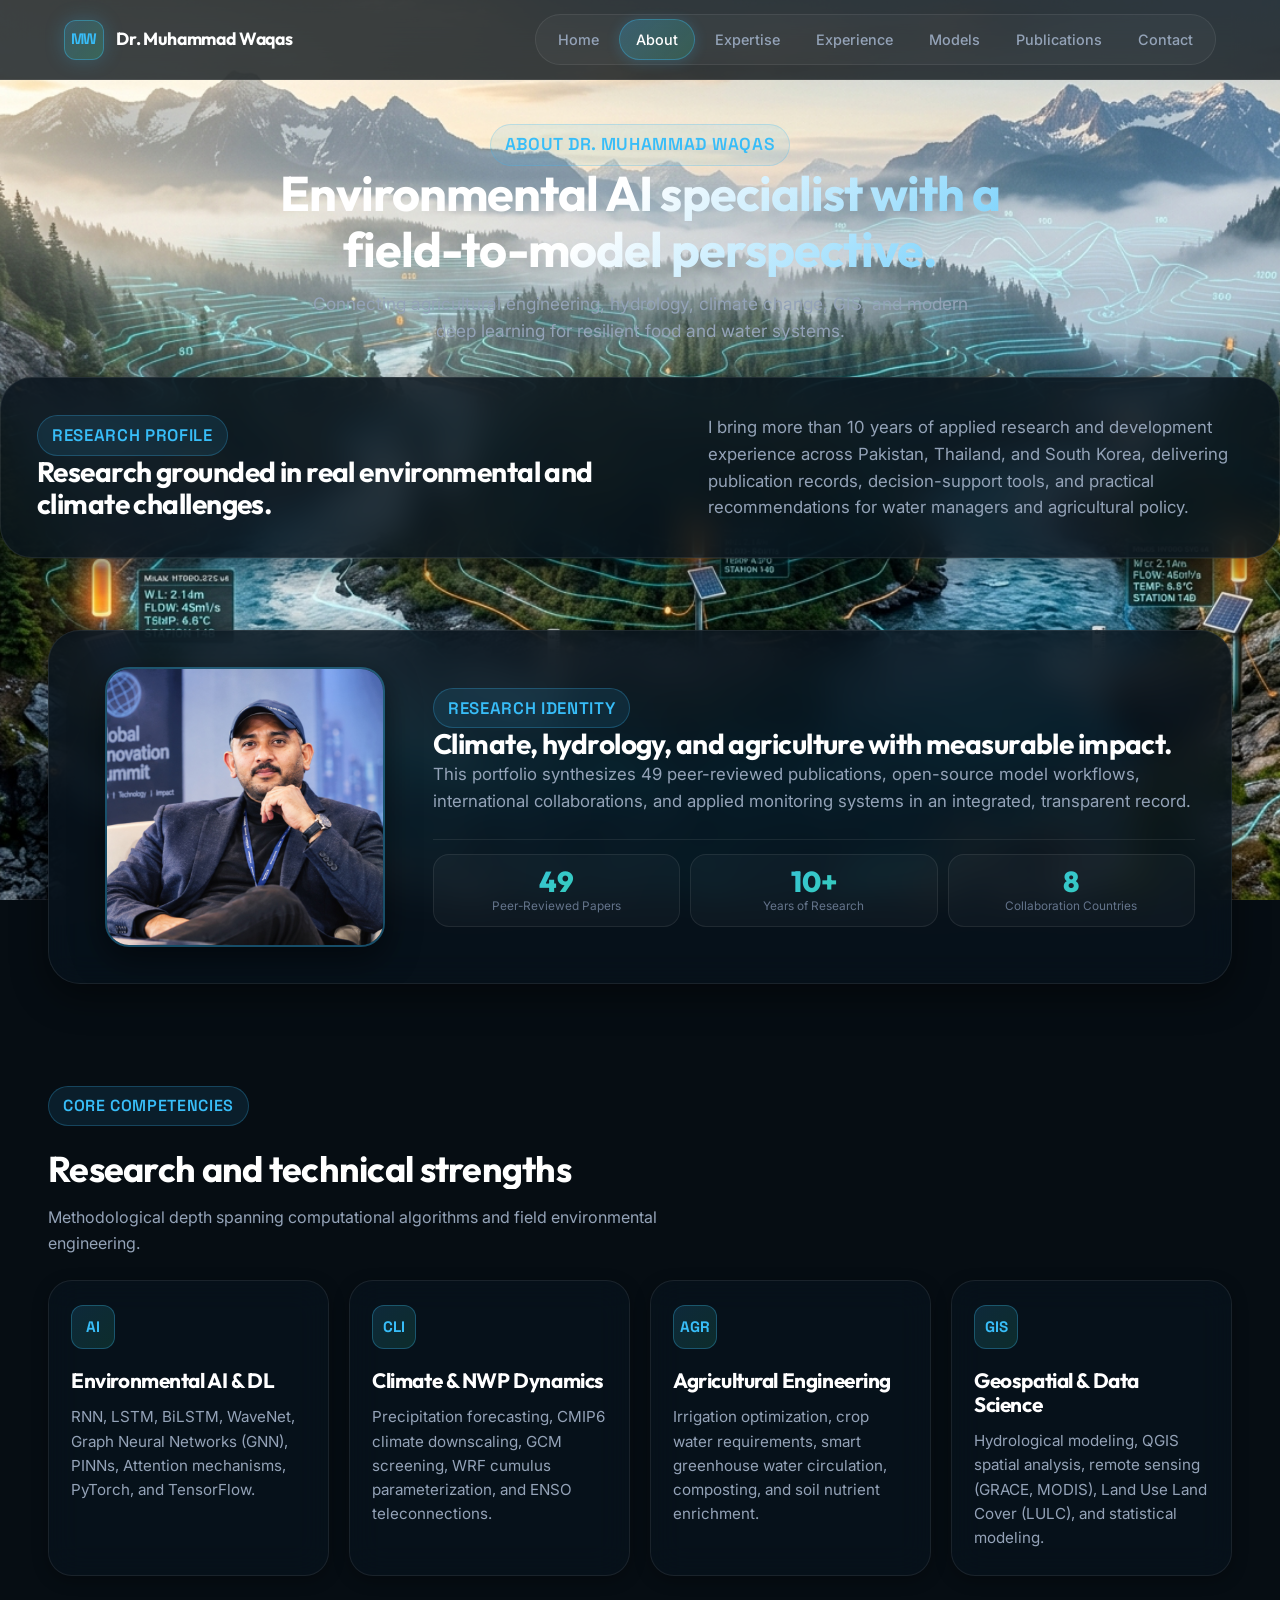
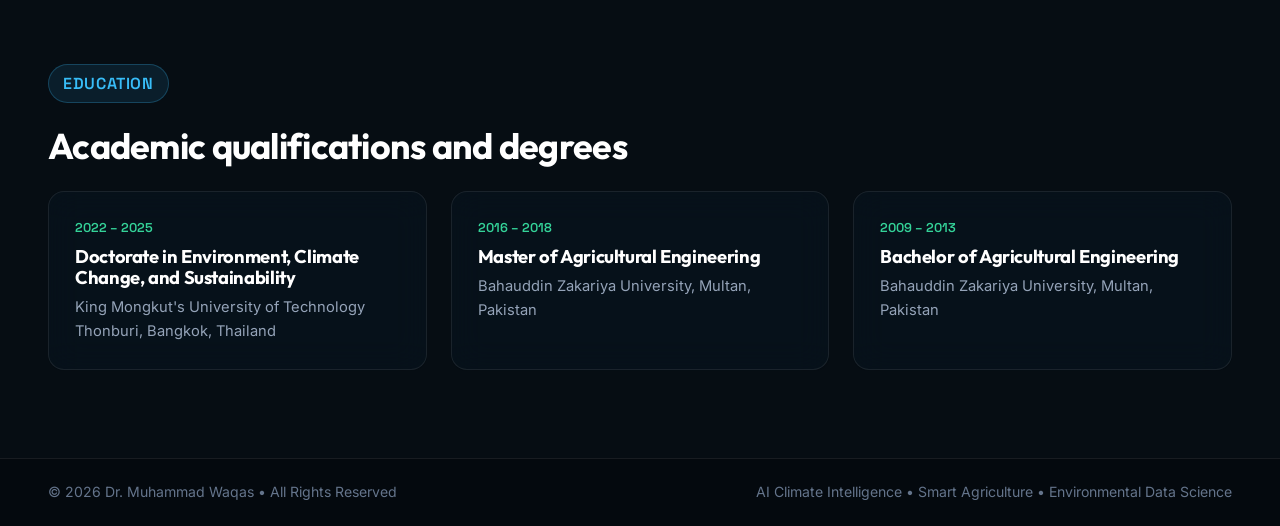
==== about.html @ e2aa8973 "fix: remove duplicate videos from subpages, implement image-based procedural animations, and bump ca" ====
<!doctype html>
<html lang="en">
  <head>
    <meta charset="utf-8">
    <meta name="viewport" content="width=device-width, initial-scale=1">
    <title>About | Dr. Muhammad Waqas</title>
    <link rel="stylesheet" href="styles.css?v=20260924-v4">
    <script src="background-animation.js?v=20260924-v4" defer></script>
    <script src="publications.js?v=20260924-v4" defer></script>
    <script src="analytics.js?v=20260813" defer></script>
  </head>
  <body data-page="about">
    <header class="site-header">
      <a class="brand" href="index.html">
        <span class="brand-mark">MW</span>
        <span>Dr. Muhammad Waqas</span>
      </a>
      <button class="mobile-nav-toggle" aria-label="Toggle navigation" onclick="document.querySelector('.nav').classList.toggle('mobile-active')">&#9776;</button>
      <nav class="nav" aria-label="Primary navigation">
        <a href="index.html">Home</a>
        <a class="active" href="about.html">About</a>
        <a href="services.html">Expertise</a>
        <a href="experience.html">Experience</a>
        <a href="models.html">Models</a>
        <a href="publications.html">Publications</a>
        <a href="contact.html">Contact</a>
      </nav>
    </header>

    <main>
      <section class="page-hero">
        <p class="kicker">About Dr. Muhammad Waqas</p>
        <h1>Environmental AI specialist with a field-to-model perspective.</h1>
        <p>
          Connecting agricultural engineering, hydrology, climate change,
          GIS, and modern deep learning for resilient food and water systems.
        </p>
      </section>

      <section class="section intro-band">
        <div>
          <p class="section-label">Research Profile</p>
          <h2>Research grounded in real environmental and climate challenges.</h2>
        </div>
        <p>
          I bring more than 10 years of applied research and development experience across Pakistan,
          Thailand, and South Korea, delivering publication records, decision-support
          tools, and practical recommendations for water managers and agricultural policy.
        </p>
      </section>

      <section class="section">
        <div class="intro-band" style="grid-template-columns: minmax(240px, 320px) 1fr;">
          <div class="portrait-img-wrapper" style="max-width: 280px; margin: 0 auto;">
            <img src="profile-photo.jpg?v=20260923-summit" alt="Portrait of Dr. Muhammad Waqas">
          </div>
          <div>
            <p class="section-label">Research Identity</p>
            <h2>Climate, hydrology, and agriculture with measurable impact.</h2>
            <p style="margin-bottom: 24px;">
              This portfolio synthesizes <span data-publication-count>49</span> peer-reviewed publications, open-source model workflows,
              international collaborations, and applied monitoring systems in an integrated, transparent record.
            </p>
            <div class="metric-strip">
              <div>
                <span class="metric" data-publication-count>49</span>
                <span>Peer-Reviewed Papers</span>
              </div>
              <div>
                <span class="metric">10+</span>
                <span>Years of Research</span>
              </div>
              <div>
                <span class="metric">8</span>
                <span>Collaboration Countries</span>
              </div>
            </div>
          </div>
        </div>
      </section>

      <section class="section">
        <div class="section-heading">
          <p class="section-label">Core Competencies</p>
          <h2>Research and technical strengths</h2>
          <p>Methodological depth spanning computational algorithms and field environmental engineering.</p>
        </div>
        <div class="feature-grid four">
          <article class="bento-card">
            <span class="solution-icon">AI</span>
            <h3>Environmental AI &amp; DL</h3>
            <p>RNN, LSTM, BiLSTM, WaveNet, Graph Neural Networks (GNN), PINNs, Attention mechanisms, PyTorch, and TensorFlow.</p>
          </article>
          <article class="bento-card">
            <span class="solution-icon">CLI</span>
            <h3>Climate &amp; NWP Dynamics</h3>
            <p>Precipitation forecasting, CMIP6 climate downscaling, GCM screening, WRF cumulus parameterization, and ENSO teleconnections.</p>
          </article>
          <article class="bento-card">
            <span class="solution-icon">AGR</span>
            <h3>Agricultural Engineering</h3>
            <p>Irrigation optimization, crop water requirements, smart greenhouse water circulation, composting, and soil nutrient enrichment.</p>
          </article>
          <article class="bento-card">
            <span class="solution-icon">GIS</span>
            <h3>Geospatial &amp; Data Science</h3>
            <p>Hydrological modeling, QGIS spatial analysis, remote sensing (GRACE, MODIS), Land Use Land Cover (LULC), and statistical modeling.</p>
          </article>
        </div>
      </section>

      <section class="section education-section">
        <div class="section-heading">
          <p class="section-label">Education</p>
          <h2>Academic qualifications and degrees</h2>
        </div>
        <div class="education-list">
          <article>
            <span>2022 &ndash; 2025</span>
            <h3>Doctorate in Environment, Climate Change, and Sustainability</h3>
            <p>King Mongkut's University of Technology Thonburi, Bangkok, Thailand</p>
          </article>
          <article>
            <span>2016 &ndash; 2018</span>
            <h3>Master of Agricultural Engineering</h3>
            <p>Bahauddin Zakariya University, Multan, Pakistan</p>
          </article>
          <article>
            <span>2009 &ndash; 2013</span>
            <h3>Bachelor of Agricultural Engineering</h3>
            <p>Bahauddin Zakariya University, Multan, Pakistan</p>
          </article>
        </div>
      </section>
    </main>

    <footer class="site-footer">
      <span>&copy; 2026 Dr. Muhammad Waqas &bull; All Rights Reserved</span>
      <span>AI Climate Intelligence &bull; Smart Agriculture &bull; Environmental Data Science</span>
    </footer>
  </body>
</html>
---- styles.css ----
@import url('https://fonts.googleapis.com/css2?family=Inter:wght@300;400;500;600;700&family=Outfit:wght@400;500;600;700;800;900&family=Space+Grotesk:wght@500;700&display=swap');

:root {
  color-scheme: dark;
  --bg-base: #060d13;
  --bg-surface: #0a1622;
  --bg-elevated: #0f2030;
  --bg-glass: rgba(8, 18, 28, 0.84);
  --bg-glass-strong: rgba(6, 14, 22, 0.94);
  --border-glass: rgba(255, 255, 255, 0.08);
  --border-glow: rgba(56, 189, 248, 0.28);
  --border-emerald: rgba(52, 211, 153, 0.3);

  --text-primary: #f8fafc;
  --text-secondary: #94a3b8;
  --text-muted: #64748b;

  --cyan: #38bdf8;
  --cyan-bright: #00f2fe;
  --cyan-glow: rgba(56, 189, 248, 0.22);
  --emerald: #34d399;
  --emerald-glow: rgba(52, 211, 153, 0.2);
  --teal: #14b8a6;
  --violet: #818cf8;
  --amber: #fbbf24;
  --coral: #fb7185;

  --font-heading: 'Outfit', -apple-system, BlinkMacSystemFont, sans-serif;
  --font-body: 'Inter', -apple-system, BlinkMacSystemFont, sans-serif;
  --font-mono: 'Space Grotesk', monospace;

  --shadow-sm: 0 4px 16px rgba(0, 0, 0, 0.3);
  --shadow-md: 0 12px 36px rgba(0, 0, 0, 0.45);
  --shadow-lg: 0 24px 70px rgba(0, 0, 0, 0.6);
  --shadow-glow: 0 0 40px rgba(56, 189, 248, 0.15);

  --radius-sm: 10px;
  --radius-md: 16px;
  --radius-lg: 24px;
  --radius-xl: 32px;
  --radius-pill: 9999px;

  --transition: all 0.28s cubic-bezier(0.16, 1, 0.3, 1);
}

*, *::before, *::after {
  box-sizing: border-box;
}

html {
  scroll-behavior: smooth;
  scroll-padding-top: 90px;
  background-color: var(--bg-base);
}

body {
  margin: 0;
  background-color: #060d13;
  color: var(--text-primary);
  font-family: var(--font-body);
  font-size: 1rem;
  line-height: 1.6;
  overflow-x: hidden;
  position: relative;
  -webkit-font-smoothing: antialiased;
}

/* Instant Direct Page Background Fallback */
body[data-page="home"] { background: #060d13 url('bg-home.jpg') center center / cover no-repeat fixed; }
body[data-page="about"] { background: #060d13 url('bg-about.jpg') center center / cover no-repeat fixed; }
body[data-page="services"] { background: #060d13 url('bg-services.jpg') center center / cover no-repeat fixed; }
body[data-page="experience"] { background: #060d13 url('bg-experience.jpg') center center / cover no-repeat fixed; }
body[data-page="models"] { background: #060d13 url('bg-models.jpg') center center / cover no-repeat fixed; }
body[data-page="publications"] { background: #060d13 url('bg-publications.jpg') center center / cover no-repeat fixed; }
body[data-page="contact"] { background: #060d13 url('bg-contact.jpg') center center / cover no-repeat fixed; }

/* ==============================================================
   Cinematic Background Video System & Environmental Atmosphere
   ============================================================== */
.bg-video-wrapper {
  position: fixed;
  inset: 0;
  width: 100vw;
  height: 100vh;
  z-index: -2;
  overflow: hidden;
  pointer-events: none;
  background: #060d13;
}

/* High-Definition Thematic Backdrop per Page with subtle cinematic motion */
.bg-backdrop {
  position: absolute;
  inset: 0;
  width: 100%;
  height: 100%;
  background-size: cover;
  background-position: center center;
  background-repeat: no-repeat;
  transition: opacity 1.2s ease, filter 1.2s ease;
  transform-origin: center center;
  animation: subtleBackdropPan 45s ease-in-out infinite alternate;
  opacity: 1;
}

@keyframes subtleBackdropPan {
  0% { transform: scale(1.02) translate(0, 0); }
  50% { transform: scale(1.07) translate(-1%, 0.8%); }
  100% { transform: scale(1.04) translate(0.8%, -0.6%); }
}

body[data-page="home"] .bg-backdrop {
  background-image: url('bg-home.jpg');
  filter: brightness(0.95) contrast(1.06) saturate(1.22);
}
body[data-page="about"] .bg-backdrop {
  background-image: url('bg-about.jpg');
  filter: brightness(0.92) contrast(1.08) saturate(1.20);
}
body[data-page="services"] .bg-backdrop {
  background-image: url('bg-services.jpg');
  filter: brightness(0.92) contrast(1.08) saturate(1.25);
}
body[data-page="experience"] .bg-backdrop {
  background-image: url('bg-experience.jpg');
  filter: brightness(0.90) contrast(1.10) saturate(1.20);
}
body[data-page="models"] .bg-backdrop {
  background-image: url('bg-models.jpg');
  filter: brightness(0.90) contrast(1.12) saturate(1.28);
}
body[data-page="publications"] .bg-backdrop {
  background-image: url('bg-publications.jpg');
  filter: brightness(0.90) contrast(1.10) saturate(1.22);
}
body[data-page="contact"] .bg-backdrop {
  background-image: url('bg-contact.jpg');
  filter: brightness(0.92) contrast(1.06) saturate(1.20);
}

.bg-video-media {
  position: absolute;
  top: 50%;
  left: 50%;
  min-width: 100%;
  min-height: 100%;
  width: auto;
  height: auto;
  transform: translate(-50%, -50%) scale(1.01);
  object-fit: cover;
  transition: opacity 0.8s ease;
  opacity: 0;
  mix-blend-mode: screen;
}

body[data-page="home"] .bg-video-media {
  opacity: 0.75;
  filter: brightness(1.05) contrast(1.05) saturate(1.30);
}

/* Crystal-Clear Ambient Vignette - keeps visuals 100% visible while preserving crisp typography */
.bg-video-overlay {
  position: absolute;
  inset: 0;
  z-index: 1;
  background: radial-gradient(ellipse 130% 90% at 50% 25%, rgba(6, 13, 19, 0.22) 0%, rgba(6, 13, 19, 0.45) 75%, rgba(6, 13, 19, 0.72) 100%);
  pointer-events: none;
}

/* Ambient canvas overlay for dynamic moving connected nodes */
#ambient-canvas {
  position: fixed;
  inset: 0;
  width: 100vw;
  height: 100vh;
  z-index: -1;
  pointer-events: none;
}

/* Subtle topological grid overlay */
body::after {
  content: '';
  position: fixed;
  inset: 0;
  z-index: -1;
  pointer-events: none;
  opacity: 0.25;
  background-image:
    linear-gradient(rgba(56, 189, 248, 0.03) 1px, transparent 1px),
    linear-gradient(90deg, rgba(56, 189, 248, 0.03) 1px, transparent 1px);
  background-size: 52px 52px;
  mask-image: radial-gradient(circle at 50% 30%, black 20%, transparent 80%);
}

/* Custom modern scrollbar */
::-webkit-scrollbar {
  width: 8px;
  height: 8px;
}
::-webkit-scrollbar-track {
  background: var(--bg-base);
}
::-webkit-scrollbar-thumb {
  background: rgba(255, 255, 255, 0.16);
  border-radius: 4px;
}
::-webkit-scrollbar-thumb:hover {
  background: rgba(56, 189, 248, 0.4);
}

a {
  color: inherit;
  text-decoration: none;
  transition: var(--transition);
}

img {
  max-width: 100%;
  height: auto;
  display: block;
}

h1, h2, h3, h4 {
  font-family: var(--font-heading);
  font-weight: 700;
  color: #ffffff;
  line-height: 1.15;
  margin: 0 0 16px;
  letter-spacing: -0.02em;
}

p {
  margin: 0 0 16px;
  color: var(--text-secondary);
}

/* -------------------------------------------------------------
   SITE HEADER & NAVIGATION
------------------------------------------------------------- */
.site-header {
  position: sticky;
  top: 0;
  z-index: 100;
  display: flex;
  align-items: center;
  justify-content: space-between;
  padding: 14px clamp(20px, 5vw, 64px);
  background: rgba(6, 13, 19, 0.78);
  backdrop-filter: blur(20px);
  -webkit-backdrop-filter: blur(20px);
  border-bottom: 1px solid var(--border-glass);
  transition: var(--transition);
}

.brand {
  display: inline-flex;
  align-items: center;
  gap: 12px;
  font-family: var(--font-heading);
  font-size: 1.1rem;
  font-weight: 700;
  color: #ffffff;
  letter-spacing: -0.01em;
}

.brand-mark {
  display: grid;
  place-items: center;
  width: 40px;
  height: 40px;
  border-radius: 12px;
  background: linear-gradient(135deg, rgba(56, 189, 248, 0.2), rgba(52, 211, 153, 0.25));
  border: 1px solid rgba(56, 189, 248, 0.4);
  color: var(--cyan);
  font-family: var(--font-mono);
  font-weight: 700;
  font-size: 0.95rem;
  box-shadow: 0 0 20px var(--cyan-glow);
}

.brand:hover .brand-mark {
  border-color: var(--emerald);
  color: var(--emerald);
  box-shadow: 0 0 24px var(--emerald-glow);
  transform: scale(1.04);
}

.nav {
  display: flex;
  align-items: center;
  gap: 4px;
  background: rgba(255, 255, 255, 0.03);
  padding: 4px 6px;
  border-radius: var(--radius-pill);
  border: 1px solid var(--border-glass);
}

.nav a {
  padding: 8px 16px;
  border-radius: var(--radius-pill);
  font-size: 0.9rem;
  font-weight: 500;
  color: var(--text-secondary);
  position: relative;
  transition: var(--transition);
}

.nav a:hover {
  color: #ffffff;
  background: rgba(255, 255, 255, 0.06);
}

.nav a.active {
  color: #ffffff;
  background: linear-gradient(135deg, rgba(56, 189, 248, 0.25), rgba(52, 211, 153, 0.2));
  border: 1px solid rgba(56, 189, 248, 0.35);
  box-shadow: 0 2px 14px rgba(56, 189, 248, 0.2);
}

/* Mobile Nav Toggle */
.mobile-nav-toggle {
  display: none;
  background: transparent;
  border: 1px solid var(--border-glass);
  color: #ffffff;
  padding: 8px 12px;
  border-radius: var(--radius-sm);
  font-size: 1.2rem;
  cursor: pointer;
}

/* -------------------------------------------------------------
   KICKERS, BADGES & STATUS PILLS
------------------------------------------------------------- */
.kicker,
.section-label {
  display: inline-flex;
  align-items: center;
  gap: 8px;
  padding: 6px 14px;
  border-radius: var(--radius-pill);
  background: rgba(56, 189, 248, 0.1);
  border: 1px solid rgba(56, 189, 248, 0.25);
  color: var(--cyan);
  font-family: var(--font-mono);
  font-size: 0.78rem;
  font-weight: 600;
  letter-spacing: 0.04em;
  text-transform: uppercase;
  margin-bottom: 16px;
}

.status-pill {
  display: inline-flex;
  align-items: center;
  gap: 10px;
  padding: 8px 18px;
  border-radius: var(--radius-pill);
  background: rgba(16, 185, 129, 0.12);
  border: 1px solid rgba(52, 211, 153, 0.3);
  color: #a7f3d0;
  font-size: 0.85rem;
  font-weight: 500;
  margin-bottom: 24px;
  backdrop-filter: blur(12px);
  box-shadow: 0 4px 20px rgba(16, 185, 129, 0.15);
}

.pulse-dot {
  width: 8px;
  height: 8px;
  border-radius: 50%;
  background: #10b981;
  box-shadow: 0 0 10px #10b981;
  animation: pulse-dot 2s infinite;
}

@keyframes pulse-dot {
  0% { transform: scale(0.95); box-shadow: 0 0 0 0 rgba(16, 185, 129, 0.7); }
  70% { transform: scale(1.1); box-shadow: 0 0 0 8px rgba(16, 185, 129, 0); }
  100% { transform: scale(0.95); box-shadow: 0 0 0 0 rgba(16, 185, 129, 0); }
}

/* -------------------------------------------------------------
   BUTTONS
------------------------------------------------------------- */
.button,
.mini-button {
  display: inline-flex;
  align-items: center;
  justify-content: center;
  gap: 8px;
  font-family: var(--font-heading);
  font-weight: 600;
  border-radius: var(--radius-pill);
  cursor: pointer;
  transition: var(--transition);
  white-space: nowrap;
}

.button {
  padding: 13px 26px;
  font-size: 0.96rem;
}

.button.primary {
  background: linear-gradient(135deg, #38bdf8 0%, #10b981 100%);
  color: #061219;
  border: none;
  font-weight: 700;
  box-shadow: 0 8px 25px rgba(56, 189, 248, 0.35);
}

.button.primary:hover {
  transform: translateY(-2px);
  box-shadow: 0 12px 32px rgba(56, 189, 248, 0.45);
  filter: brightness(1.1);
}

.button.secondary {
  background: rgba(255, 255, 255, 0.05);
  color: #ffffff;
  border: 1px solid var(--border-glass);
  backdrop-filter: blur(12px);
}

.button.secondary:hover {
  background: rgba(255, 255, 255, 0.12);
  border-color: rgba(255, 255, 255, 0.2);
  transform: translateY(-2px);
}

.mini-button {
  padding: 7px 15px;
  font-size: 0.82rem;
  border-radius: var(--radius-sm);
  background: rgba(255, 255, 255, 0.06);
  border: 1px solid var(--border-glass);
  color: var(--text-primary);
}

.mini-button:hover {
  background: rgba(56, 189, 248, 0.15);
  border-color: rgba(56, 189, 248, 0.4);
  color: var(--cyan);
}

.mini-button.strong {
  background: linear-gradient(135deg, rgba(56, 189, 248, 0.2), rgba(52, 211, 153, 0.25));
  border-color: rgba(56, 189, 248, 0.4);
  color: #ffffff;
}

.mini-button.strong:hover {
  background: linear-gradient(135deg, var(--cyan), var(--emerald));
  color: #051219;
  font-weight: 700;
}

/* -------------------------------------------------------------
   HERO SECTIONS
------------------------------------------------------------- */
.hero,
.page-hero {
  position: relative;
  padding: clamp(28px, 4vw, 52px) clamp(20px, 4vw, 48px);
  overflow: hidden;
}

.hero-home {
  display: grid;
  grid-template-columns: minmax(0, 1.25fr) minmax(300px, 0.75fr);
  gap: clamp(20px, 3.5vw, 40px);
  align-items: center;
  min-height: auto;
  padding-top: clamp(24px, 3.5vw, 44px);
  padding-bottom: clamp(24px, 3.5vw, 44px);
}

.hero-content {
  position: relative;
  z-index: 2;
}

.hero-content h1 {
  font-size: clamp(2.4rem, 4.8vw, 4.4rem);
  line-height: 1.08;
  margin-bottom: 16px;
  background: linear-gradient(135deg, #ffffff 40%, #bae6fd 75%, #a7f3d0 100%);
  -webkit-background-clip: text;
  -webkit-text-fill-color: transparent;
}

.hero-copy {
  font-size: clamp(1rem, 1.4vw, 1.15rem);
  color: var(--text-secondary);
  line-height: 1.6;
  max-width: 640px;
  margin-bottom: 24px;
}

.hero-actions {
  display: flex;
  flex-wrap: wrap;
  gap: 12px;
  align-items: center;
}

/* Page Hero for Subpages */
.page-hero {
  text-align: center;
  max-width: 920px;
  margin: 0 auto;
  padding-top: clamp(24px, 3.5vw, 44px);
  padding-bottom: 18px;
}

.page-hero h1 {
  font-size: clamp(2rem, 3.8vw, 3.2rem);
  margin-bottom: 12px;
  background: linear-gradient(135deg, #ffffff 45%, #7dd3fc 90%);
  -webkit-background-clip: text;
  -webkit-text-fill-color: transparent;
}

.page-hero p {
  font-size: 1.08rem;
  max-width: 680px;
  margin: 0 auto;
}

/* -------------------------------------------------------------
   MODERN PORTRAIT & PROFILE CARD
------------------------------------------------------------- */
.profile-panel,
.portrait-card {
  position: relative;
  background: var(--bg-glass);
  backdrop-filter: blur(20px);
  -webkit-backdrop-filter: blur(20px);
  border: 1px solid var(--border-glass);
  border-radius: var(--radius-xl);
  padding: 28px;
  box-shadow: var(--shadow-lg);
  transition: var(--transition);
  display: flex;
  flex-direction: column;
  gap: 18px;
}

.portrait-card:hover {
  border-color: var(--border-glow);
  box-shadow: var(--shadow-glow), var(--shadow-lg);
  transform: translateY(-4px);
}

.portrait-img-wrapper {
  position: relative;
  width: 100%;
  aspect-ratio: 1;
  max-width: 260px;
  margin: 0 auto;
  border-radius: var(--radius-lg);
  overflow: hidden;
  border: 2px solid rgba(56, 189, 248, 0.35);
  box-shadow: 0 12px 32px rgba(0, 0, 0, 0.5);
}

.portrait-card img {
  width: 100%;
  height: 100%;
  object-fit: cover;
  transition: transform 0.4s ease;
}

.portrait-card:hover img {
  transform: scale(1.03);
}

.portrait-fallback {
  display: none;
}

.portrait-name {
  font-family: var(--font-heading);
  font-size: 1.15rem;
  font-weight: 700;
  color: #ffffff;
  margin: 0;
  text-align: center;
}

.portrait-badge {
  display: inline-flex;
  align-items: center;
  justify-content: center;
  gap: 6px;
  margin: -6px auto 8px;
  padding: 4px 12px;
  border-radius: var(--radius-pill);
  background: rgba(56, 189, 248, 0.12);
  color: var(--cyan);
  font-size: 0.78rem;
  font-family: var(--font-mono);
}

.metric-strip {
  display: grid;
  grid-template-columns: repeat(3, 1fr);
  gap: 10px;
  padding-top: 14px;
  border-top: 1px solid var(--border-glass);
}

.metric-strip > div {
  background: rgba(255, 255, 255, 0.03);
  border: 1px solid var(--border-glass);
  border-radius: var(--radius-md);
  padding: 12px 8px;
  text-align: center;
  transition: var(--transition);
}

.metric-strip > div:hover {
  background: rgba(56, 189, 248, 0.08);
  border-color: rgba(56, 189, 248, 0.3);
}

.metric {
  display: block;
  font-family: var(--font-heading);
  font-size: 1.8rem;
  font-weight: 800;
  line-height: 1;
  background: linear-gradient(135deg, var(--cyan), var(--emerald));
  -webkit-background-clip: text;
  -webkit-text-fill-color: transparent;
  margin-bottom: 4px;
}

.metric-strip span:last-child {
  font-size: 0.74rem;
  color: var(--text-muted);
  display: block;
  line-height: 1.25;
}

/* -------------------------------------------------------------
   SECTIONS & SECTION HEADINGS
------------------------------------------------------------- */
.section {
  padding: clamp(26px, 3.5vw, 44px) clamp(20px, 4vw, 48px);
  max-width: 1360px;
  margin: 0 auto;
  position: relative;
}

.section-heading {
  margin-bottom: 24px;
}

.section-heading.center {
  text-align: center;
}

.section-heading h2 {
  font-size: clamp(1.6rem, 2.8vw, 2.4rem);
  margin-top: 6px;
  background: linear-gradient(135deg, #ffffff 60%, #cbd5e1 100%);
  -webkit-background-clip: text;
  -webkit-text-fill-color: transparent;
}

.section-heading p {
  font-size: 1rem;
  max-width: 650px;
}

.section-heading.center p {
  margin-left: auto;
  margin-right: auto;
}

/* Intro Band / Highlights */
.intro-band {
  background: var(--bg-glass);
  backdrop-filter: blur(16px);
  -webkit-backdrop-filter: blur(16px);
  border: 1px solid var(--border-glass);
  border-radius: var(--radius-xl);
  padding: clamp(22px, 3.5vw, 36px);
  display: grid;
  grid-template-columns: minmax(0, 1.2fr) minmax(0, 1fr);
  gap: 28px;
  align-items: center;
  box-shadow: var(--shadow-md);
  margin: 14px auto;
}

.intro-band h2 {
  font-size: clamp(1.4rem, 2.2vw, 1.9rem);
  margin-bottom: 0;
}

.intro-band p {
  font-size: 1.05rem;
  line-height: 1.6;
  margin: 0;
}

/* -------------------------------------------------------------
   BENTO GRIDS & FEATURE CARDS
------------------------------------------------------------- */
.feature-grid,
.service-grid,
.solution-grid {
  display: grid;
  grid-template-columns: repeat(auto-fit, minmax(290px, 1fr));
  gap: 20px;
}

.feature-grid.four {
  grid-template-columns: repeat(auto-fit, minmax(250px, 1fr));
}

.feature-grid article,
.service-grid article,
.solution-grid article,
.bento-card {
  position: relative;
  background: var(--bg-glass);
  backdrop-filter: blur(16px);
  -webkit-backdrop-filter: blur(16px);
  border: 1px solid var(--border-glass);
  border-radius: var(--radius-lg);
  padding: 24px 22px;
  box-shadow: var(--shadow-sm);
  transition: var(--transition);
  display: flex;
  flex-direction: column;
}

.feature-grid article:hover,
.service-grid article:hover,
.solution-grid article:hover,
.bento-card:hover {
  border-color: var(--border-glow);
  box-shadow: var(--shadow-md), 0 0 30px rgba(56, 189, 248, 0.12);
  transform: translateY(-4px);
}

.solution-icon,
.service-grid article > span:first-child {
  display: inline-flex;
  align-items: center;
  justify-content: center;
  width: 44px;
  height: 44px;
  border-radius: 12px;
  background: linear-gradient(135deg, rgba(56, 189, 248, 0.15), rgba(52, 211, 153, 0.15));
  border: 1px solid rgba(56, 189, 248, 0.3);
  color: var(--cyan);
  font-family: var(--font-mono);
  font-weight: 700;
  font-size: 0.95rem;
  margin-bottom: 20px;
}

.feature-grid h3,
.service-grid h3,
.solution-grid h3,
.bento-card h3 {
  font-size: 1.3rem;
  margin-bottom: 12px;
}

.feature-grid p,
.service-grid p,
.solution-grid p,
.bento-card p {
  color: var(--text-secondary);
  font-size: 0.95rem;
  line-height: 1.6;
  margin-bottom: 0;
}

/* Focus Pills inside cards */
.card-tags {
  display: flex;
  flex-wrap: wrap;
  gap: 8px;
  margin-top: 18px;
}

.card-tag {
  padding: 4px 10px;
  border-radius: var(--radius-pill);
  background: rgba(255, 255, 255, 0.05);
  border: 1px solid var(--border-glass);
  color: var(--text-muted);
  font-size: 0.76rem;
  font-family: var(--font-mono);
}

/* -------------------------------------------------------------
   FEATURED SPOTLIGHT CARD (LATEST 2026 BREAKTHROUGH)
------------------------------------------------------------- */
.spotlight-card {
  position: relative;
  background: linear-gradient(135deg, rgba(16, 185, 129, 0.12) 0%, rgba(56, 189, 248, 0.1) 50%, rgba(15, 32, 48, 0.85) 100%);
  backdrop-filter: blur(20px);
  -webkit-backdrop-filter: blur(20px);
  border: 1px solid rgba(52, 211, 153, 0.4);
  border-radius: var(--radius-xl);
  padding: clamp(32px, 5vw, 48px);
  box-shadow: 0 20px 60px rgba(16, 185, 129, 0.18), var(--shadow-lg);
  margin-bottom: 40px;
  display: grid;
  grid-template-columns: minmax(0, 1.4fr) minmax(280px, 0.9fr);
  gap: 36px;
  align-items: center;
}

.spotlight-badge {
  display: inline-flex;
  align-items: center;
  gap: 8px;
  padding: 6px 14px;
  border-radius: var(--radius-pill);
  background: rgba(52, 211, 153, 0.2);
  border: 1px solid rgba(52, 211, 153, 0.45);
  color: #a7f3d0;
  font-family: var(--font-mono);
  font-size: 0.8rem;
  font-weight: 700;
  margin-bottom: 16px;
}

.spotlight-card h3 {
  font-size: clamp(1.4rem, 2.2vw, 1.9rem);
  line-height: 1.25;
  margin-bottom: 14px;
  color: #ffffff;
}

.spotlight-meta {
  display: flex;
  flex-wrap: wrap;
  gap: 12px;
  align-items: center;
  font-family: var(--font-mono);
  font-size: 0.85rem;
  color: var(--cyan);
  margin-bottom: 16px;
}

.spotlight-preview-frame {
  border-radius: var(--radius-md);
  overflow: hidden;
  border: 1px solid rgba(255, 255, 255, 0.15);
  box-shadow: var(--shadow-md);
  max-height: 320px;
}

.spotlight-preview-frame img {
  width: 100%;
  height: 100%;
  object-fit: cover;
  object-position: top;
}

/* -------------------------------------------------------------
   MODELS GALLERY
------------------------------------------------------------- */
.model-grid {
  display: grid;
  grid-template-columns: repeat(auto-fill, minmax(360px, 1fr));
  gap: 30px;
}

.model-grid article {
  position: relative;
  background: var(--bg-glass);
  backdrop-filter: blur(18px);
  -webkit-backdrop-filter: blur(18px);
  border: 1px solid var(--border-glass);
  border-radius: var(--radius-lg);
  padding: 28px;
  box-shadow: var(--shadow-sm);
  transition: var(--transition);
  display: flex;
  flex-direction: column;
}

.model-grid article:hover {
  border-color: var(--border-glow);
  box-shadow: var(--shadow-lg), 0 0 35px rgba(56, 189, 248, 0.16);
  transform: translateY(-6px);
}

.model-number {
  font-family: var(--font-mono);
  font-size: 0.85rem;
  color: var(--cyan);
  font-weight: 700;
  margin-bottom: 8px;
}

.model-grid h3 {
  font-size: 1.35rem;
  margin-bottom: 10px;
}

.model-figure-frame {
  position: relative;
  width: 100%;
  height: 210px;
  margin: 16px 0;
  border-radius: var(--radius-md);
  overflow: hidden;
  border: 1px solid var(--border-glass);
  background: #02070b;
  cursor: zoom-in;
}

.model-figure {
  width: 100%;
  height: 100%;
  object-fit: cover;
  object-position: center;
  transition: transform 0.4s ease;
}

.model-figure-frame:hover .model-figure {
  transform: scale(1.05);
}

.model-grid ul {
  list-style: none;
  padding: 0;
  margin: 0 0 20px;
  display: flex;
  flex-direction: column;
  gap: 6px;
}

.model-grid li {
  font-size: 0.88rem;
  color: var(--text-secondary);
  display: flex;
  align-items: center;
  gap: 8px;
}

.model-grid li::before {
  content: '▸';
  color: var(--emerald);
}

.model-link {
  margin-top: auto;
  align-self: flex-start;
}

/* -------------------------------------------------------------
   PUBLICATIONS DIRECTORY & CARDS
------------------------------------------------------------- */
.publication-search-panel {
  background: var(--bg-glass);
  backdrop-filter: blur(20px);
  -webkit-backdrop-filter: blur(20px);
  border: 1px solid var(--border-glass);
  border-radius: var(--radius-lg);
  padding: 24px;
  margin-bottom: 32px;
  box-shadow: var(--shadow-sm);
}

.publication-search {
  width: 100%;
  padding: 14px 20px;
  background: rgba(2, 6, 10, 0.6);
  border: 1px solid rgba(255, 255, 255, 0.12);
  border-radius: var(--radius-md);
  color: #ffffff;
  font-family: var(--font-body);
  font-size: 1rem;
  outline: none;
  transition: var(--transition);
}

.publication-search:focus {
  border-color: var(--cyan);
  box-shadow: 0 0 20px rgba(56, 189, 248, 0.25);
}

.publication-search-panel .publication-keyword-chips {
  display: flex;
  flex-wrap: wrap;
  gap: 8px;
  margin-top: 14px;
}

.publication-keyword-chips button {
  background: rgba(255, 255, 255, 0.04);
  border: 1px solid var(--border-glass);
  color: var(--text-secondary);
  padding: 6px 12px;
  border-radius: var(--radius-pill);
  font-size: 0.78rem;
  cursor: pointer;
  transition: var(--transition);
}

.publication-keyword-chips button:hover {
  background: rgba(56, 189, 248, 0.15);
  border-color: rgba(56, 189, 248, 0.4);
  color: #ffffff;
}

.download-tools {
  display: flex;
  flex-wrap: wrap;
  gap: 8px;
  margin-bottom: 24px;
}

.filter-button {
  background: rgba(255, 255, 255, 0.04);
  border: 1px solid var(--border-glass);
  color: var(--text-secondary);
  padding: 8px 18px;
  border-radius: var(--radius-pill);
  font-size: 0.88rem;
  font-weight: 600;
  cursor: pointer;
  transition: var(--transition);
}

.filter-button:hover {
  background: rgba(255, 255, 255, 0.08);
  color: #ffffff;
}

.filter-button.active {
  background: linear-gradient(135deg, rgba(56, 189, 248, 0.25), rgba(52, 211, 153, 0.25));
  border-color: var(--cyan);
  color: #ffffff;
  box-shadow: 0 0 16px var(--cyan-glow);
}

.download-grid {
  display: grid;
  grid-template-columns: repeat(auto-fill, minmax(310px, 1fr));
  gap: 26px;
}

.download-card {
  position: relative;
  background: var(--bg-glass);
  backdrop-filter: blur(16px);
  -webkit-backdrop-filter: blur(16px);
  border: 1px solid var(--border-glass);
  border-radius: var(--radius-lg);
  overflow: hidden;
  box-shadow: var(--shadow-sm);
  transition: var(--transition);
  display: flex;
  flex-direction: column;
}

.download-card:hover {
  border-color: var(--border-glow);
  box-shadow: var(--shadow-md), 0 0 30px rgba(56, 189, 248, 0.12);
  transform: translateY(-4px);
}

.preview-frame {
  position: relative;
  width: 100%;
  height: 240px;
  background: #040a10;
  border-bottom: 1px solid var(--border-glass);
  overflow: hidden;
  cursor: pointer;
}

.preview-frame img {
  width: 100%;
  height: 100%;
  object-fit: cover;
  object-position: top center;
  transition: transform 0.4s ease;
}

.preview-frame:hover img {
  transform: scale(1.04);
}

.paper-preview.generated-preview {
  display: flex;
  flex-direction: column;
  justify-content: center;
  align-items: center;
  height: 100%;
  padding: 20px;
  text-align: center;
  background: linear-gradient(135deg, #091a27, #06111a);
}

.download-card-body {
  padding: 22px;
  display: flex;
  flex-direction: column;
  flex: 1;
}

.download-meta {
  display: flex;
  justify-content: space-between;
  align-items: center;
  margin-bottom: 12px;
  font-family: var(--font-mono);
  font-size: 0.78rem;
  color: var(--cyan);
}

.download-card-body h3 {
  font-size: 1.05rem;
  line-height: 1.45;
  margin-bottom: 14px;
  color: #ffffff;
  display: -webkit-box;
  -webkit-line-clamp: 3;
  -webkit-box-orient: vertical;
  overflow: hidden;
}

.download-keywords {
  display: flex;
  flex-wrap: wrap;
  gap: 6px;
  margin-bottom: 18px;
}

.publication-keyword {
  font-size: 0.72rem;
  padding: 3px 8px;
  border-radius: var(--radius-pill);
  background: rgba(255, 255, 255, 0.04);
  border: 1px solid var(--border-glass);
  color: var(--text-muted);
}

.download-actions {
  display: flex;
  gap: 8px;
  margin-top: auto;
}

.publication-search-status {
  font-size: 0.86rem;
  color: var(--text-muted);
  margin-top: 10px;
  margin-bottom: 0;
}

/* -------------------------------------------------------------
   GLOBAL COLLABORATION & EXPERIENCE
------------------------------------------------------------- */
.country-grid {
  display: grid;
  grid-template-columns: repeat(auto-fit, minmax(240px, 1fr));
  gap: 20px;
  margin-bottom: 40px;
}

.country-grid article {
  background: var(--bg-glass);
  backdrop-filter: blur(16px);
  -webkit-backdrop-filter: blur(16px);
  border: 1px solid var(--border-glass);
  border-radius: var(--radius-md);
  padding: 22px 20px;
  transition: var(--transition);
  display: flex;
  flex-direction: column;
  gap: 8px;
}

.country-grid article:hover {
  border-color: var(--border-glow);
  transform: translateY(-3px);
  box-shadow: var(--shadow-sm);
}

.country-grid .flag {
  width: 32px;
  height: 24px;
  display: block;
  margin-bottom: 4px;
}

.country-grid .flag img {
  width: 100%;
  height: 100%;
  object-fit: cover;
  border-radius: 4px;
}

.country-grid strong {
  font-size: 1.05rem;
  color: #ffffff;
}

.country-grid p {
  font-size: 0.86rem;
  color: var(--text-secondary);
  margin: 0;
}

/* Timeline */
.timeline {
  position: relative;
  border-left: 2px solid rgba(56, 189, 248, 0.25);
  margin-left: 14px;
  padding-left: 28px;
  display: flex;
  flex-direction: column;
  gap: 36px;
}

.timeline article {
  position: relative;
  background: var(--bg-glass);
  backdrop-filter: blur(16px);
  -webkit-backdrop-filter: blur(16px);
  border: 1px solid var(--border-glass);
  border-radius: var(--radius-md);
  padding: 24px 28px;
  transition: var(--transition);
}

.timeline article::before {
  content: '';
  position: absolute;
  left: -35px;
  top: 26px;
  width: 12px;
  height: 12px;
  border-radius: 50%;
  background: var(--cyan);
  box-shadow: 0 0 14px var(--cyan);
  border: 2px solid var(--bg-base);
}

.timeline article:hover {
  border-color: var(--border-glow);
  transform: translateX(4px);
}

.timeline time {
  display: inline-block;
  font-family: var(--font-mono);
  font-size: 0.8rem;
  color: var(--emerald);
  font-weight: 600;
  margin-bottom: 6px;
}

.timeline h3 {
  font-size: 1.2rem;
  margin-bottom: 4px;
}

.timeline p {
  color: var(--text-secondary);
  margin-bottom: 8px;
}

.timeline span {
  font-size: 0.88rem;
  color: var(--text-muted);
  display: block;
}

/* Affiliations Tag Cloud */
.tag-cloud {
  display: flex;
  flex-wrap: wrap;
  gap: 10px;
}

.tag-cloud span {
  padding: 8px 18px;
  border-radius: var(--radius-pill);
  background: var(--bg-glass);
  border: 1px solid var(--border-glass);
  color: var(--text-secondary);
  font-size: 0.88rem;
  font-family: var(--font-mono);
  transition: var(--transition);
}

.tag-cloud span:hover {
  background: rgba(56, 189, 248, 0.12);
  border-color: rgba(56, 189, 248, 0.35);
  color: #ffffff;
}

/* -------------------------------------------------------------
   CONTACT PAGE & CARDS
------------------------------------------------------------- */
.contact-page {
  display: grid;
  grid-template-columns: minmax(0, 1fr) minmax(300px, 1fr);
  gap: 40px;
  align-items: start;
}

.contact-card {
  background: var(--bg-glass);
  backdrop-filter: blur(20px);
  -webkit-backdrop-filter: blur(20px);
  border: 1px solid var(--border-glass);
  border-radius: var(--radius-xl);
  padding: 32px;
  display: flex;
  flex-direction: column;
  gap: 14px;
  box-shadow: var(--shadow-md);
}

.contact-card a {
  display: flex;
  align-items: center;
  justify-content: center;
  padding: 14px 20px;
  border-radius: var(--radius-md);
  font-size: 0.95rem;
}

/* -------------------------------------------------------------
   CASE STUDY GRID (SERVICES / EXPERTISE)
------------------------------------------------------------- */
.case-study-grid {
  display: grid;
  grid-template-columns: repeat(auto-fit, minmax(320px, 1fr));
  gap: 26px;
}

.case-study-grid article {
  background: var(--bg-glass);
  backdrop-filter: blur(16px);
  -webkit-backdrop-filter: blur(16px);
  border: 1px solid var(--border-glass);
  border-radius: var(--radius-lg);
  padding: 30px;
  transition: var(--transition);
  display: flex;
  flex-direction: column;
}

.case-study-grid article:hover {
  border-color: var(--border-glow);
  transform: translateY(-4px);
  box-shadow: var(--shadow-md);
}

.case-study-grid article > span:first-child {
  font-family: var(--font-mono);
  font-size: 0.78rem;
  color: var(--cyan);
  margin-bottom: 12px;
  text-transform: uppercase;
}

.case-study-grid h3 {
  font-size: 1.25rem;
  margin-bottom: 12px;
}

/* -------------------------------------------------------------
   EDUCATION SECTION
------------------------------------------------------------- */
.education-list {
  display: grid;
  grid-template-columns: repeat(auto-fit, minmax(300px, 1fr));
  gap: 24px;
}

.education-list article {
  background: var(--bg-glass);
  backdrop-filter: blur(16px);
  -webkit-backdrop-filter: blur(16px);
  border: 1px solid var(--border-glass);
  border-radius: var(--radius-md);
  padding: 26px;
  transition: var(--transition);
}

.education-list article:hover {
  border-color: var(--border-glow);
  transform: translateY(-3px);
}

.education-list span {
  font-family: var(--font-mono);
  font-size: 0.8rem;
  color: var(--emerald);
  font-weight: 600;
  display: block;
  margin-bottom: 8px;
}

.education-list h3 {
  font-size: 1.15rem;
  margin-bottom: 8px;
}

.education-list p {
  color: var(--text-secondary);
  font-size: 0.92rem;
  margin: 0;
}

/* -------------------------------------------------------------
   SITE FOOTER
------------------------------------------------------------- */
.site-footer {
  margin-top: 44px;
  padding: 22px clamp(20px, 4vw, 48px);
  border-top: 1px solid var(--border-glass);
  background: rgba(4, 9, 14, 0.9);
  display: flex;
  flex-wrap: wrap;
  justify-content: space-between;
  align-items: center;
  gap: 18px;
  color: var(--text-muted);
  font-size: 0.88rem;
}

.site-footer span {
  display: inline-flex;
  align-items: center;
  gap: 8px;
}

/* -------------------------------------------------------------
   MODAL LIGHTBOX (FOR FIGURES & PREVIEWS)
------------------------------------------------------------- */
.lightbox-modal {
  position: fixed;
  inset: 0;
  z-index: 200;
  background: rgba(2, 6, 10, 0.88);
  backdrop-filter: blur(16px);
  -webkit-backdrop-filter: blur(16px);
  display: none;
  place-items: center;
  padding: 24px;
}

.lightbox-modal.active {
  display: grid;
}

.lightbox-content {
  position: relative;
  max-width: 90vw;
  max-height: 90vh;
  border-radius: var(--radius-lg);
  overflow: hidden;
  box-shadow: 0 0 60px rgba(0, 0, 0, 0.8);
  border: 1px solid var(--border-glass);
}

.lightbox-content img {
  max-width: 100%;
  max-height: 85vh;
  object-fit: contain;
}

.lightbox-close {
  position: absolute;
  top: 16px;
  right: 16px;
  background: rgba(0, 0, 0, 0.65);
  border: 1px solid rgba(255, 255, 255, 0.2);
  color: #ffffff;
  width: 36px;
  height: 36px;
  border-radius: 50%;
  display: grid;
  place-items: center;
  cursor: pointer;
  font-size: 1.1rem;
}

/* -------------------------------------------------------------
   RESPONSIVE DESIGN (MEDIA QUERIES)
------------------------------------------------------------- */
@media (max-width: 980px) {
  .hero-home {
    grid-template-columns: 1fr;
    text-align: center;
  }
  .hero-content {
    margin: 0 auto;
  }
  .hero-actions {
    justify-content: center;
  }
  .profile-panel {
    max-width: 440px;
    margin: 0 auto;
  }
  .intro-band {
    grid-template-columns: 1fr;
  }
  .spotlight-card {
    grid-template-columns: 1fr;
  }
  .contact-page {
    grid-template-columns: 1fr;
  }
}

@media (max-width: 768px) {
  .site-header {
    padding: 12px 20px;
  }
  .nav {
    display: none;
  }
  .nav.mobile-active {
    display: flex;
    flex-direction: column;
    position: absolute;
    top: 100%;
    left: 20px;
    right: 20px;
    background: rgba(6, 13, 19, 0.96);
    backdrop-filter: blur(24px);
    border: 1px solid var(--border-glass);
    border-radius: var(--radius-lg);
    padding: 14px;
    box-shadow: var(--shadow-lg);
  }
  .mobile-nav-toggle {
    display: block;
  }
  .model-grid {
    grid-template-columns: 1fr;
  }
  .download-grid {
    grid-template-columns: 1fr;
  }
  .metric-strip {
    grid-template-columns: repeat(3, 1fr);
  }
}
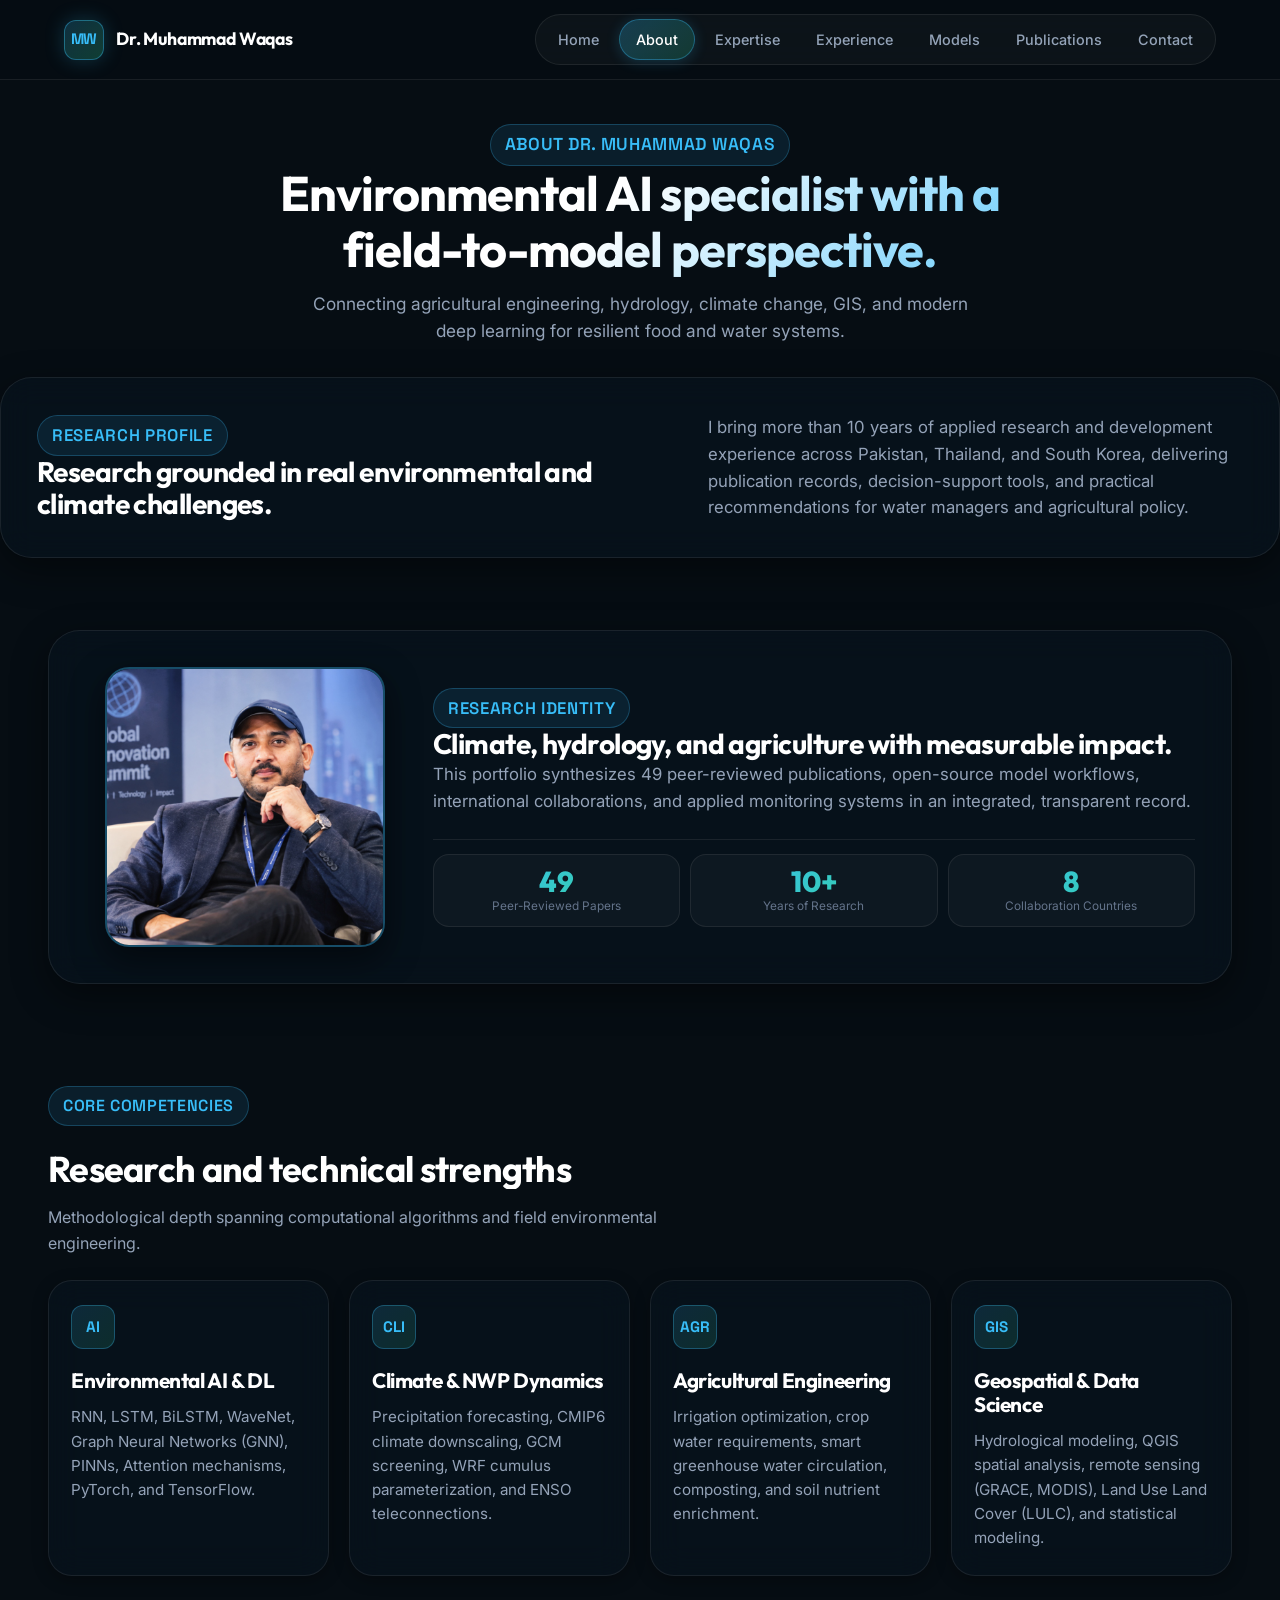
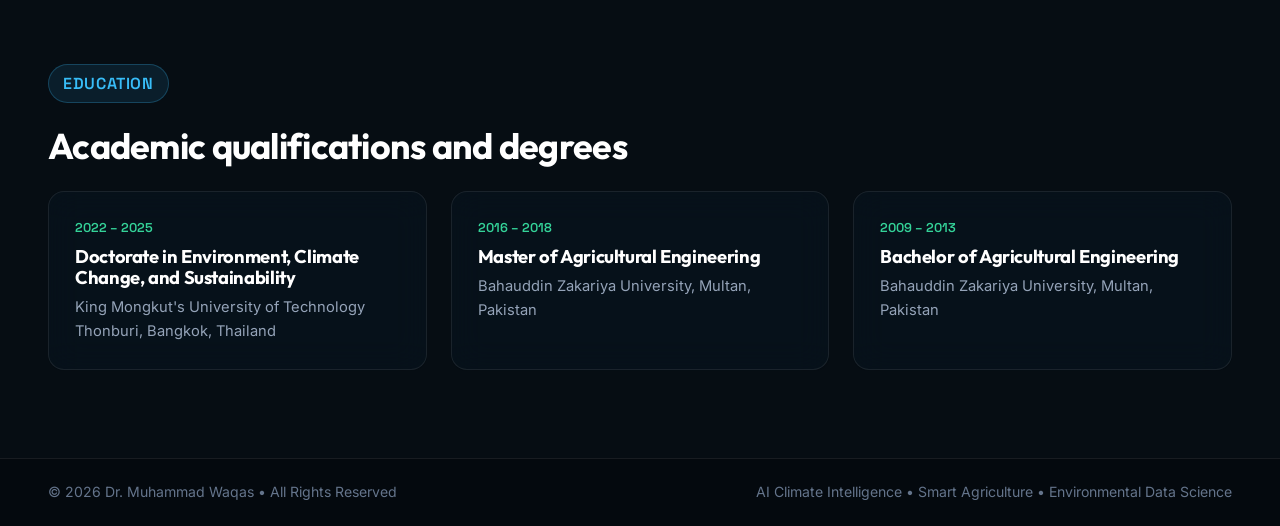
==== commit d0c81345: "fix: embed native HTML5 video wrappers across all pages, remove fixed body background conflict, and " ====
--- a/about.html
+++ b/about.html
@@ -4,12 +4,19 @@
     <meta charset="utf-8">
     <meta name="viewport" content="width=device-width, initial-scale=1">
     <title>About | Dr. Muhammad Waqas</title>
-    <link rel="stylesheet" href="styles.css?v=20260924-v4">
-    <script src="background-animation.js?v=20260924-v4" defer></script>
-    <script src="publications.js?v=20260924-v4" defer></script>
+    <link rel="stylesheet" href="styles.css?v=20260924-v7">
+    <script src="background-animation.js?v=20260924-v7" defer></script>
+    <script src="publications.js?v=20260924-v7" defer></script>
     <script src="analytics.js?v=20260813" defer></script>
   </head>
   <body data-page="about">
+    <div id="bg-video-wrapper" class="bg-video-wrapper" aria-hidden="true">
+      <div class="bg-backdrop"></div>
+      <video class="bg-video-media is-ready" autoplay muted loop playsinline webkit-playsinline preload="auto" src="bg-video-about.mp4">
+        <source src="bg-video-about.mp4" type="video/mp4">
+      </video>
+      <div class="bg-video-overlay"></div>
+    </div>
     <header class="site-header">
       <a class="brand" href="index.html">
         <span class="brand-mark">MW</span>
--- a/styles.css
+++ b/styles.css
@@ -65,14 +65,10 @@
   -webkit-font-smoothing: antialiased;
 }
 
-/* Instant Direct Page Background Fallback */
-body[data-page="home"] { background: #060d13 url('bg-home.jpg') center center / cover no-repeat fixed; }
-body[data-page="about"] { background: #060d13 url('bg-about.jpg') center center / cover no-repeat fixed; }
-body[data-page="services"] { background: #060d13 url('bg-services.jpg') center center / cover no-repeat fixed; }
-body[data-page="experience"] { background: #060d13 url('bg-experience.jpg') center center / cover no-repeat fixed; }
-body[data-page="models"] { background: #060d13 url('bg-models.jpg') center center / cover no-repeat fixed; }
-body[data-page="publications"] { background: #060d13 url('bg-publications.jpg') center center / cover no-repeat fixed; }
-body[data-page="contact"] { background: #060d13 url('bg-contact.jpg') center center / cover no-repeat fixed; }
+/* Page background base (visuals handled seamlessly by .bg-backdrop and .bg-video-media in #bg-video-wrapper) */
+body[data-page] {
+  background-color: #060d13;
+}
 
 /* ==============================================================
    Cinematic Background Video System & Environmental Atmosphere
@@ -101,6 +97,7 @@
   transform-origin: center center;
   animation: subtleBackdropPan 45s ease-in-out infinite alternate;
   opacity: 1;
+  z-index: 0;
 }
 
 @keyframes subtleBackdropPan {
@@ -110,8 +107,7 @@
 }
 
 body[data-page="home"] .bg-backdrop {
-  background-image: url('bg-home.jpg');
-  filter: brightness(0.95) contrast(1.06) saturate(1.22);
+  background-image: url('climate-hydrology-agriculture-bg.jpg');
 }
 body[data-page="about"] .bg-backdrop {
   background-image: url('bg-about.jpg');
@@ -149,20 +145,16 @@
   transform: translate(-50%, -50%) scale(1.01);
   object-fit: cover;
   transition: opacity 0.8s ease;
-  opacity: 0;
-  mix-blend-mode: screen;
-}
-
-body[data-page="home"] .bg-video-media {
-  opacity: 0.75;
-  filter: brightness(1.05) contrast(1.05) saturate(1.30);
+  opacity: 1;
+  filter: brightness(1.05) contrast(1.04) saturate(1.28);
+  z-index: 1;
 }
 
 /* Crystal-Clear Ambient Vignette - keeps visuals 100% visible while preserving crisp typography */
 .bg-video-overlay {
   position: absolute;
   inset: 0;
-  z-index: 1;
+  z-index: 2;
   background: radial-gradient(ellipse 130% 90% at 50% 25%, rgba(6, 13, 19, 0.22) 0%, rgba(6, 13, 19, 0.45) 75%, rgba(6, 13, 19, 0.72) 100%);
   pointer-events: none;
 }
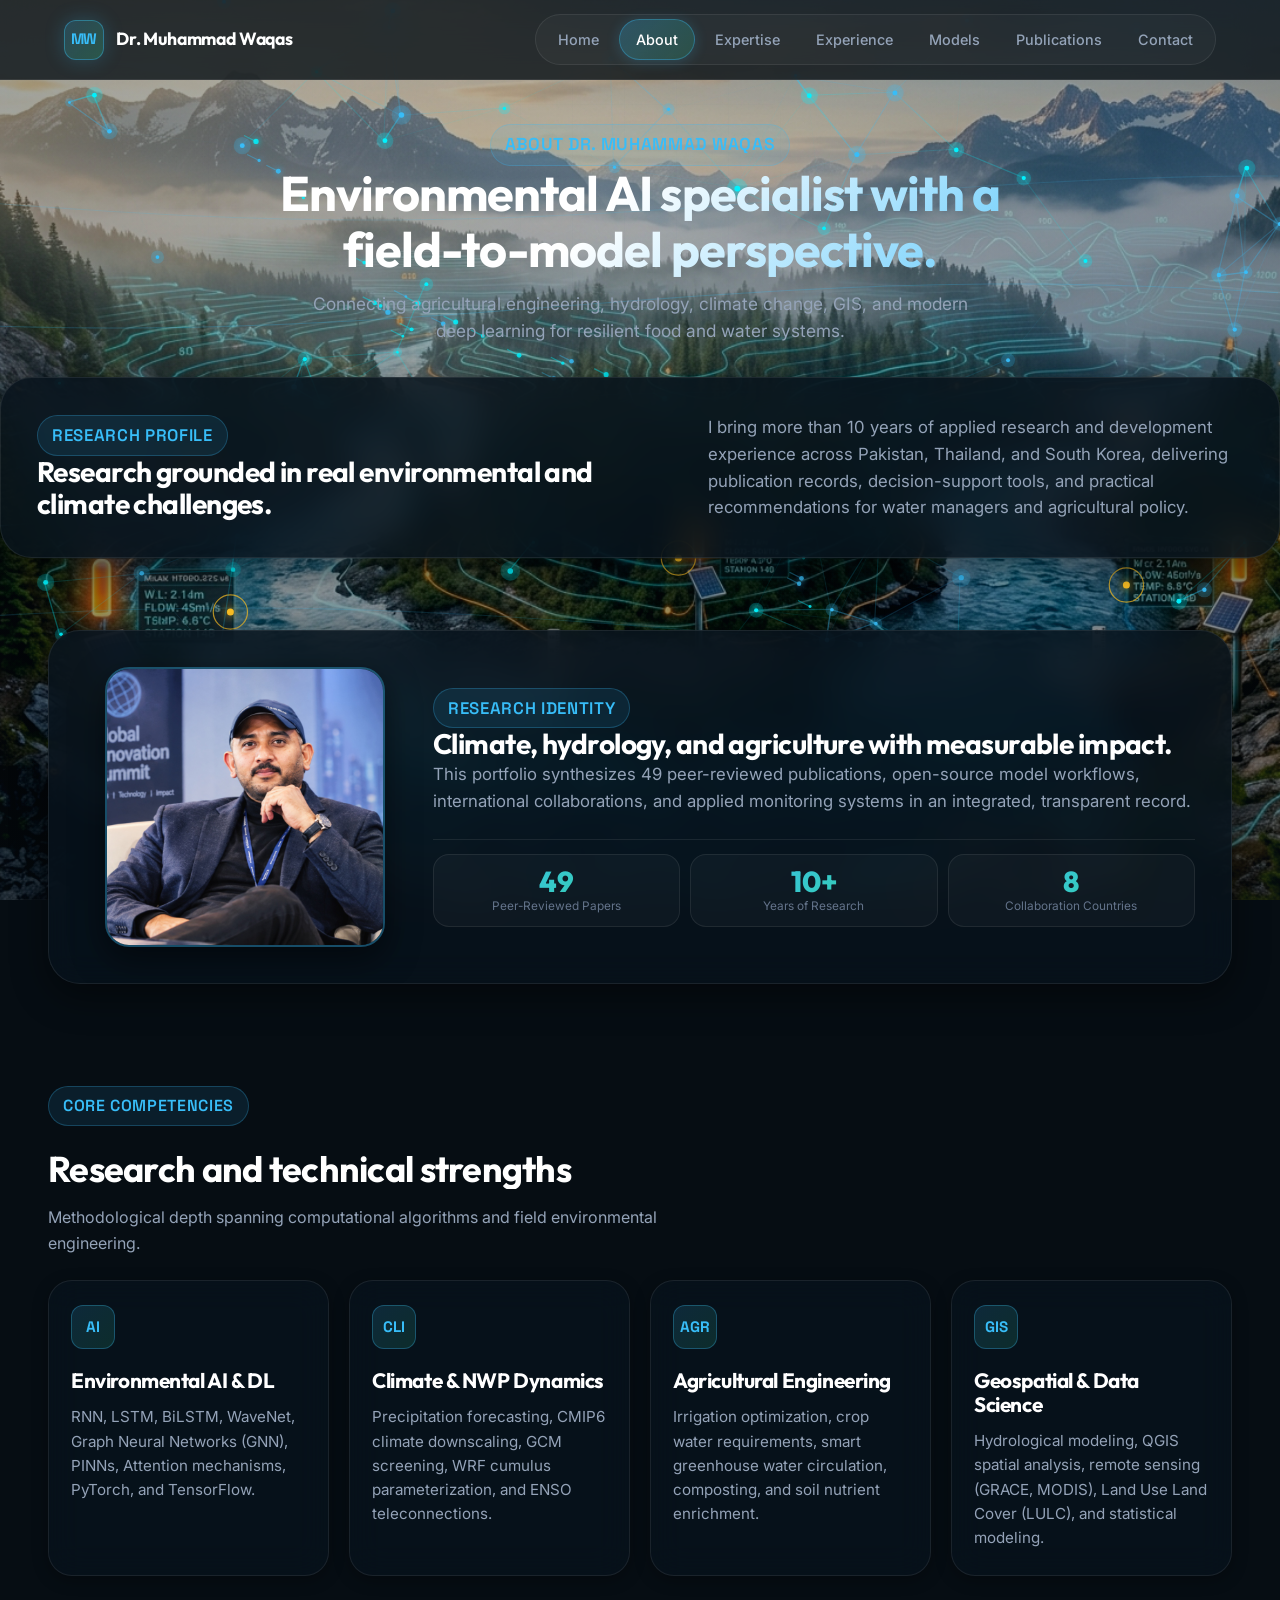
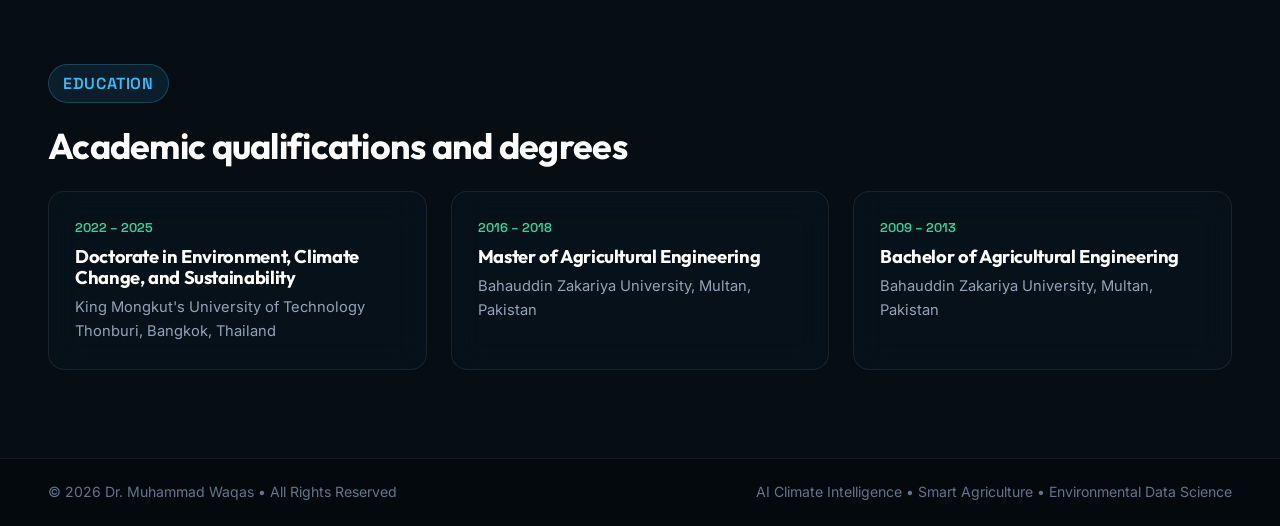
==== commit 2cbcd025: "fix: resolve background occlusion by making body transparent and setting positive z-index stack" ====
--- a/about.html
+++ b/about.html
@@ -4,9 +4,9 @@
     <meta charset="utf-8">
     <meta name="viewport" content="width=device-width, initial-scale=1">
     <title>About | Dr. Muhammad Waqas</title>
-    <link rel="stylesheet" href="styles.css?v=20260924-v7">
-    <script src="background-animation.js?v=20260924-v7" defer></script>
-    <script src="publications.js?v=20260924-v7" defer></script>
+    <link rel="stylesheet" href="styles.css?v=20260924-v8">
+    <script src="background-animation.js?v=20260924-v8" defer></script>
+    <script src="publications.js?v=20260924-v8" defer></script>
     <script src="analytics.js?v=20260813" defer></script>
   </head>
   <body data-page="about">
--- a/styles.css
+++ b/styles.css
@@ -55,7 +55,7 @@
 
 body {
   margin: 0;
-  background-color: #060d13;
+  background-color: transparent;
   color: var(--text-primary);
   font-family: var(--font-body);
   font-size: 1rem;
@@ -65,9 +65,9 @@
   -webkit-font-smoothing: antialiased;
 }
 
-/* Page background base (visuals handled seamlessly by .bg-backdrop and .bg-video-media in #bg-video-wrapper) */
+/* Page background base */
 body[data-page] {
-  background-color: #060d13;
+  background-color: transparent;
 }
 
 /* ==============================================================
@@ -78,7 +78,7 @@
   inset: 0;
   width: 100vw;
   height: 100vh;
-  z-index: -2;
+  z-index: 0;
   overflow: hidden;
   pointer-events: none;
   background: #060d13;
@@ -138,10 +138,10 @@
   position: absolute;
   top: 50%;
   left: 50%;
+  width: 100%;
+  height: 100%;
   min-width: 100%;
   min-height: 100%;
-  width: auto;
-  height: auto;
   transform: translate(-50%, -50%) scale(1.01);
   object-fit: cover;
   transition: opacity 0.8s ease;
@@ -165,7 +165,7 @@
   inset: 0;
   width: 100vw;
   height: 100vh;
-  z-index: -1;
+  z-index: 1;
   pointer-events: none;
 }
 
@@ -174,7 +174,7 @@
   content: '';
   position: fixed;
   inset: 0;
-  z-index: -1;
+  z-index: 1;
   pointer-events: none;
   opacity: 0.25;
   background-image:
@@ -182,6 +182,18 @@
     linear-gradient(90deg, rgba(56, 189, 248, 0.03) 1px, transparent 1px);
   background-size: 52px 52px;
   mask-image: radial-gradient(circle at 50% 30%, black 20%, transparent 80%);
+}
+
+/* Foreground content stack */
+main,
+.page-hero,
+.hero,
+.section,
+.container,
+.footer,
+footer {
+  position: relative;
+  z-index: 2;
 }
 
 /* Custom modern scrollbar */
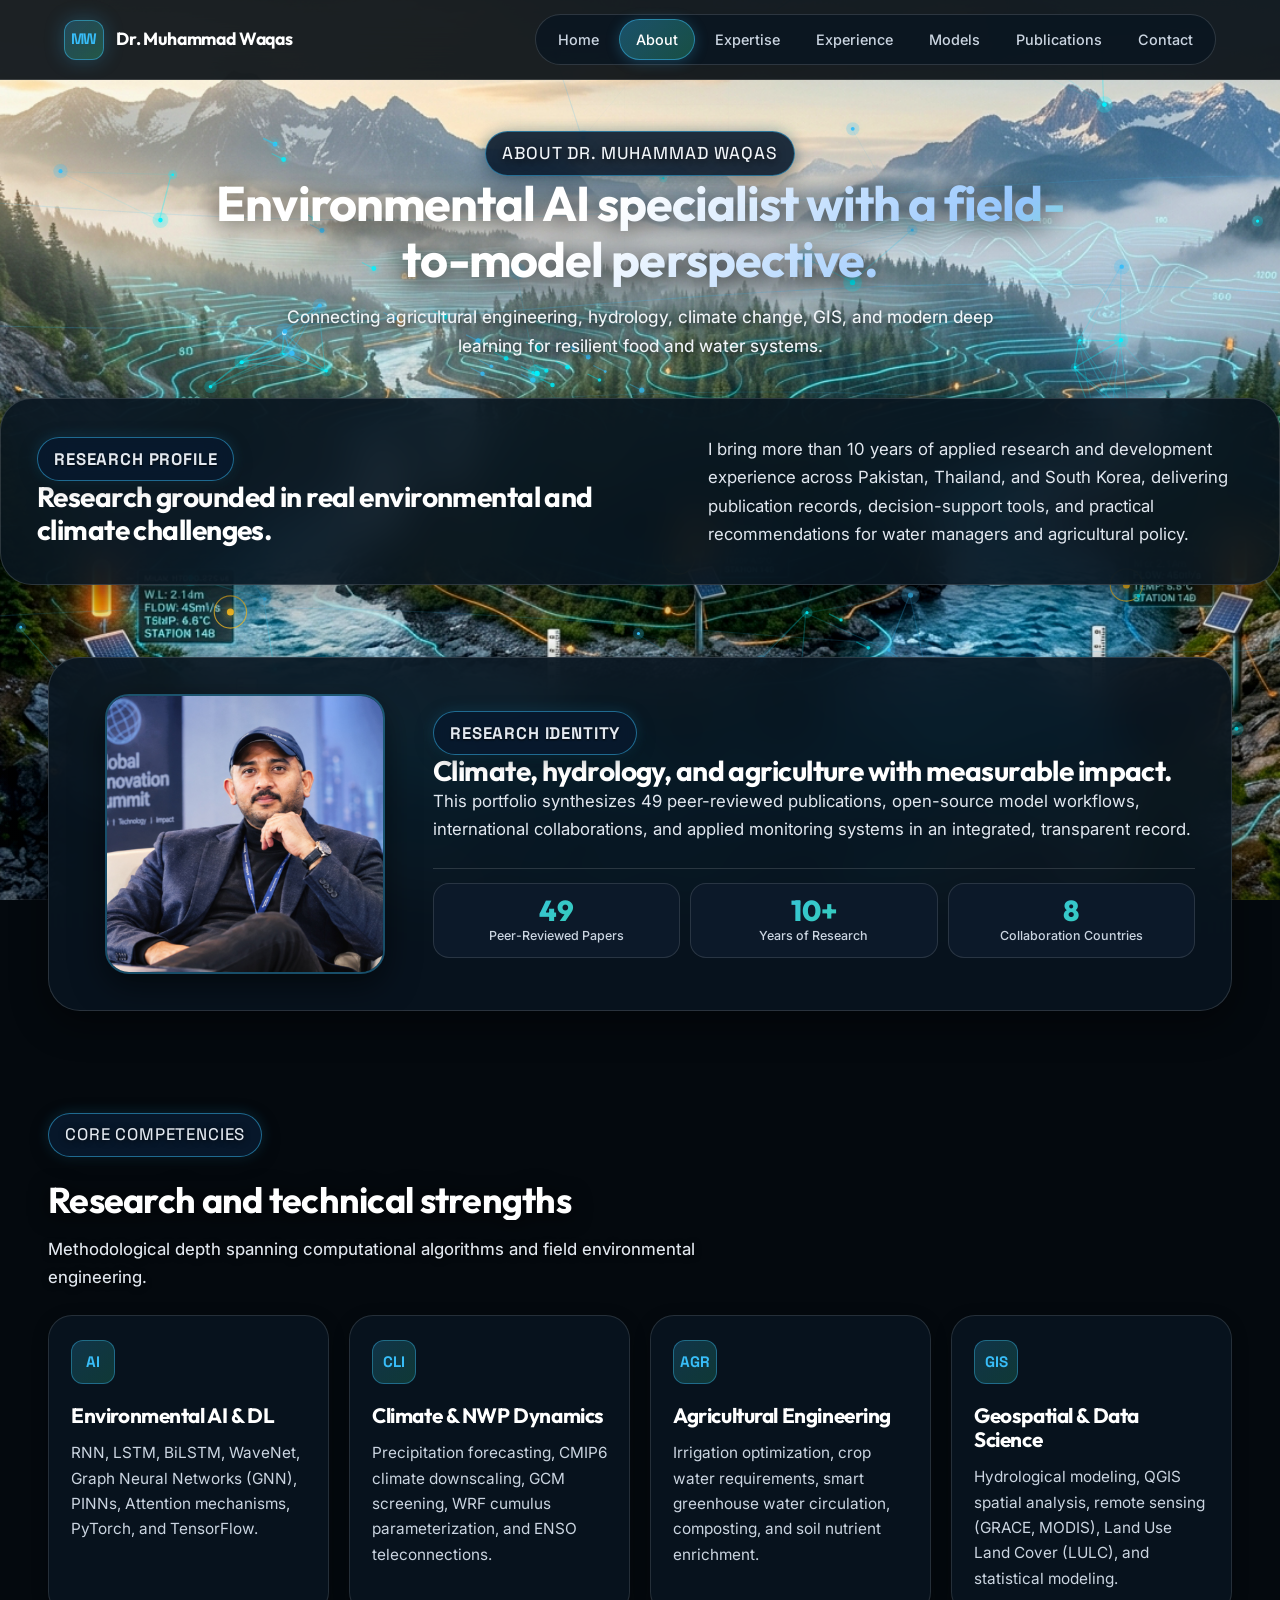
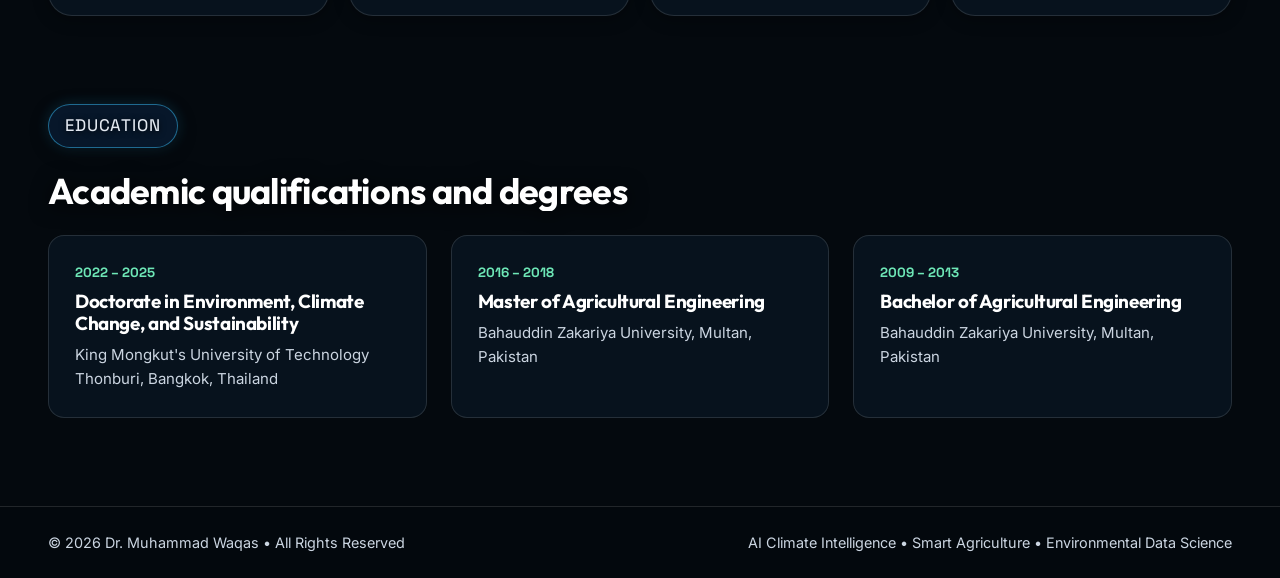
==== commit 9b696fe0: "fix: set official summit profile image with distinct filename and maximize background video visibili" ====
--- a/about.html
+++ b/about.html
@@ -4,9 +4,9 @@
     <meta charset="utf-8">
     <meta name="viewport" content="width=device-width, initial-scale=1">
     <title>About | Dr. Muhammad Waqas</title>
-    <link rel="stylesheet" href="styles.css?v=20260924-v8">
-    <script src="background-animation.js?v=20260924-v8" defer></script>
-    <script src="publications.js?v=20260924-v8" defer></script>
+    <link rel="stylesheet" href="styles.css?v=20260925-v10">
+    <script src="background-animation.js?v=20260925-v10" defer></script>
+    <script src="publications.js?v=20260925-v10" defer></script>
     <script src="analytics.js?v=20260813" defer></script>
   </head>
   <body data-page="about">
@@ -59,7 +59,7 @@
       <section class="section">
         <div class="intro-band" style="grid-template-columns: minmax(240px, 320px) 1fr;">
           <div class="portrait-img-wrapper" style="max-width: 280px; margin: 0 auto;">
-            <img src="profile-photo.jpg?v=20260923-summit" alt="Portrait of Dr. Muhammad Waqas">
+            <img src="waqas-summit-profile.jpg?v=20260925-v1" alt="Portrait of Dr. Muhammad Waqas">
           </div>
           <div>
             <p class="section-label">Research Identity</p>
--- a/styles.css
+++ b/styles.css
@@ -2,24 +2,25 @@
 
 :root {
   color-scheme: dark;
-  --bg-base: #060d13;
-  --bg-surface: #0a1622;
-  --bg-elevated: #0f2030;
-  --bg-glass: rgba(8, 18, 28, 0.84);
-  --bg-glass-strong: rgba(6, 14, 22, 0.94);
-  --border-glass: rgba(255, 255, 255, 0.08);
-  --border-glow: rgba(56, 189, 248, 0.28);
-  --border-emerald: rgba(52, 211, 153, 0.3);
-
-  --text-primary: #f8fafc;
-  --text-secondary: #94a3b8;
-  --text-muted: #64748b;
+  --bg-base: #04090e;
+  --bg-surface: #071522;
+  --bg-elevated: #0c2033;
+  --bg-glass: rgba(8, 20, 32, 0.90);
+  --bg-glass-strong: rgba(5, 13, 22, 0.96);
+  --border-glass: rgba(255, 255, 255, 0.14);
+  --border-glow: rgba(56, 189, 248, 0.38);
+  --border-emerald: rgba(52, 211, 153, 0.38);
+
+  --text-primary: #ffffff;
+  --text-secondary: #e2e8f0;
+  --text-muted: #cbd5e1;
+  --text-dim: #94a3b8;
 
   --cyan: #38bdf8;
   --cyan-bright: #00f2fe;
-  --cyan-glow: rgba(56, 189, 248, 0.22);
+  --cyan-glow: rgba(56, 189, 248, 0.25);
   --emerald: #34d399;
-  --emerald-glow: rgba(52, 211, 153, 0.2);
+  --emerald-glow: rgba(52, 211, 153, 0.25);
   --teal: #14b8a6;
   --violet: #818cf8;
   --amber: #fbbf24;
@@ -81,7 +82,7 @@
   z-index: 0;
   overflow: hidden;
   pointer-events: none;
-  background: #060d13;
+  background: #04090e;
 }
 
 /* High-Definition Thematic Backdrop per Page with subtle cinematic motion */
@@ -108,30 +109,31 @@
 
 body[data-page="home"] .bg-backdrop {
   background-image: url('climate-hydrology-agriculture-bg.jpg');
+  filter: brightness(0.96) contrast(1.04) saturate(1.22);
 }
 body[data-page="about"] .bg-backdrop {
   background-image: url('bg-about.jpg');
-  filter: brightness(0.92) contrast(1.08) saturate(1.20);
+  filter: brightness(0.96) contrast(1.04) saturate(1.24);
 }
 body[data-page="services"] .bg-backdrop {
   background-image: url('bg-services.jpg');
-  filter: brightness(0.92) contrast(1.08) saturate(1.25);
+  filter: brightness(0.96) contrast(1.04) saturate(1.25);
 }
 body[data-page="experience"] .bg-backdrop {
   background-image: url('bg-experience.jpg');
-  filter: brightness(0.90) contrast(1.10) saturate(1.20);
+  filter: brightness(0.96) contrast(1.04) saturate(1.22);
 }
 body[data-page="models"] .bg-backdrop {
   background-image: url('bg-models.jpg');
-  filter: brightness(0.90) contrast(1.12) saturate(1.28);
+  filter: brightness(0.96) contrast(1.06) saturate(1.26);
 }
 body[data-page="publications"] .bg-backdrop {
   background-image: url('bg-publications.jpg');
-  filter: brightness(0.90) contrast(1.10) saturate(1.22);
+  filter: brightness(0.96) contrast(1.04) saturate(1.20);
 }
 body[data-page="contact"] .bg-backdrop {
   background-image: url('bg-contact.jpg');
-  filter: brightness(0.92) contrast(1.06) saturate(1.20);
+  filter: brightness(0.96) contrast(1.04) saturate(1.20);
 }
 
 .bg-video-media {
@@ -150,12 +152,12 @@
   z-index: 1;
 }
 
-/* Crystal-Clear Ambient Vignette - keeps visuals 100% visible while preserving crisp typography */
+/* Crystal-Clear Ambient Vignette - keeps video 100% visible, bright, and alive */
 .bg-video-overlay {
   position: absolute;
   inset: 0;
   z-index: 2;
-  background: radial-gradient(ellipse 130% 90% at 50% 25%, rgba(6, 13, 19, 0.22) 0%, rgba(6, 13, 19, 0.45) 75%, rgba(6, 13, 19, 0.72) 100%);
+  background: radial-gradient(ellipse 130% 90% at 50% 25%, transparent 55%, rgba(4, 9, 14, 0.20) 85%, rgba(4, 9, 14, 0.38) 100%);
   pointer-events: none;
 }
 
@@ -249,7 +251,7 @@
   align-items: center;
   justify-content: space-between;
   padding: 14px clamp(20px, 5vw, 64px);
-  background: rgba(6, 13, 19, 0.78);
+  background: rgba(4, 10, 16, 0.90);
   backdrop-filter: blur(20px);
   -webkit-backdrop-filter: blur(20px);
   border-bottom: 1px solid var(--border-glass);
@@ -273,8 +275,8 @@
   width: 40px;
   height: 40px;
   border-radius: 12px;
-  background: linear-gradient(135deg, rgba(56, 189, 248, 0.2), rgba(52, 211, 153, 0.25));
-  border: 1px solid rgba(56, 189, 248, 0.4);
+  background: linear-gradient(135deg, rgba(56, 189, 248, 0.25), rgba(52, 211, 153, 0.3));
+  border: 1px solid rgba(56, 189, 248, 0.5);
   color: var(--cyan);
   font-family: var(--font-mono);
   font-weight: 700;
@@ -293,7 +295,7 @@
   display: flex;
   align-items: center;
   gap: 4px;
-  background: rgba(255, 255, 255, 0.03);
+  background: rgba(8, 20, 32, 0.75);
   padding: 4px 6px;
   border-radius: var(--radius-pill);
   border: 1px solid var(--border-glass);
@@ -304,27 +306,27 @@
   border-radius: var(--radius-pill);
   font-size: 0.9rem;
   font-weight: 500;
-  color: var(--text-secondary);
+  color: #cbd5e1;
   position: relative;
   transition: var(--transition);
 }
 
 .nav a:hover {
   color: #ffffff;
-  background: rgba(255, 255, 255, 0.06);
+  background: rgba(255, 255, 255, 0.1);
 }
 
 .nav a.active {
   color: #ffffff;
-  background: linear-gradient(135deg, rgba(56, 189, 248, 0.25), rgba(52, 211, 153, 0.2));
-  border: 1px solid rgba(56, 189, 248, 0.35);
-  box-shadow: 0 2px 14px rgba(56, 189, 248, 0.2);
+  background: linear-gradient(135deg, rgba(56, 189, 248, 0.35), rgba(52, 211, 153, 0.3));
+  border: 1px solid rgba(56, 189, 248, 0.5);
+  box-shadow: 0 2px 14px rgba(56, 189, 248, 0.25);
 }
 
 /* Mobile Nav Toggle */
 .mobile-nav-toggle {
   display: none;
-  background: transparent;
+  background: rgba(12, 26, 40, 0.85);
   border: 1px solid var(--border-glass);
   color: #ffffff;
   padding: 8px 12px;
@@ -336,22 +338,39 @@
 /* -------------------------------------------------------------
    KICKERS, BADGES & STATUS PILLS
 ------------------------------------------------------------- */
+.hero-badges {
+  display: flex;
+  flex-wrap: wrap;
+  align-items: center;
+  gap: 12px;
+  margin-bottom: 22px;
+}
+
+.hero-badges .status-pill,
+.hero-badges .kicker {
+  margin-bottom: 0;
+}
+
 .kicker,
 .section-label {
   display: inline-flex;
   align-items: center;
   gap: 8px;
-  padding: 6px 14px;
+  padding: 7px 16px;
   border-radius: var(--radius-pill);
-  background: rgba(56, 189, 248, 0.1);
-  border: 1px solid rgba(56, 189, 248, 0.25);
-  color: var(--cyan);
+  background: rgba(8, 26, 46, 0.90);
+  border: 1px solid rgba(56, 189, 248, 0.5);
+  color: #7dd3fc;
   font-family: var(--font-mono);
-  font-size: 0.78rem;
-  font-weight: 600;
-  letter-spacing: 0.04em;
+  font-size: 0.82rem;
+  font-weight: 700;
+  letter-spacing: 0.05em;
   text-transform: uppercase;
   margin-bottom: 16px;
+  backdrop-filter: blur(16px);
+  -webkit-backdrop-filter: blur(16px);
+  box-shadow: 0 4px 18px rgba(0, 0, 0, 0.4), 0 0 14px rgba(56, 189, 248, 0.2);
+  text-shadow: 0 1px 2px rgba(0, 0, 0, 0.8);
 }
 
 .status-pill {
@@ -360,29 +379,31 @@
   gap: 10px;
   padding: 8px 18px;
   border-radius: var(--radius-pill);
-  background: rgba(16, 185, 129, 0.12);
-  border: 1px solid rgba(52, 211, 153, 0.3);
-  color: #a7f3d0;
-  font-size: 0.85rem;
-  font-weight: 500;
-  margin-bottom: 24px;
-  backdrop-filter: blur(12px);
-  box-shadow: 0 4px 20px rgba(16, 185, 129, 0.15);
+  background: rgba(6, 32, 22, 0.90);
+  border: 1px solid rgba(52, 211, 153, 0.55);
+  color: #6ee7b7;
+  font-size: 0.86rem;
+  font-weight: 600;
+  margin-bottom: 22px;
+  backdrop-filter: blur(16px);
+  -webkit-backdrop-filter: blur(16px);
+  box-shadow: 0 4px 18px rgba(0, 0, 0, 0.4), 0 0 14px rgba(16, 185, 129, 0.22);
+  text-shadow: 0 1px 2px rgba(0, 0, 0, 0.8);
 }
 
 .pulse-dot {
   width: 8px;
   height: 8px;
   border-radius: 50%;
-  background: #10b981;
-  box-shadow: 0 0 10px #10b981;
+  background: #34d399;
+  box-shadow: 0 0 10px #34d399;
   animation: pulse-dot 2s infinite;
 }
 
 @keyframes pulse-dot {
-  0% { transform: scale(0.95); box-shadow: 0 0 0 0 rgba(16, 185, 129, 0.7); }
-  70% { transform: scale(1.1); box-shadow: 0 0 0 8px rgba(16, 185, 129, 0); }
-  100% { transform: scale(0.95); box-shadow: 0 0 0 0 rgba(16, 185, 129, 0); }
+  0% { transform: scale(0.95); box-shadow: 0 0 0 0 rgba(52, 211, 153, 0.7); }
+  70% { transform: scale(1.1); box-shadow: 0 0 0 8px rgba(52, 211, 153, 0); }
+  100% { transform: scale(0.95); box-shadow: 0 0 0 0 rgba(52, 211, 153, 0); }
 }
 
 /* -------------------------------------------------------------
@@ -409,56 +430,70 @@
 
 .button.primary {
   background: linear-gradient(135deg, #38bdf8 0%, #10b981 100%);
-  color: #061219;
+  color: #040e14;
   border: none;
   font-weight: 700;
-  box-shadow: 0 8px 25px rgba(56, 189, 248, 0.35);
+  box-shadow: 0 8px 25px rgba(56, 189, 248, 0.4);
+  text-shadow: none;
 }
 
 .button.primary:hover {
   transform: translateY(-2px);
-  box-shadow: 0 12px 32px rgba(56, 189, 248, 0.45);
+  box-shadow: 0 12px 32px rgba(56, 189, 248, 0.5);
   filter: brightness(1.1);
 }
 
 .button.secondary {
-  background: rgba(255, 255, 255, 0.05);
-  color: #ffffff;
-  border: 1px solid var(--border-glass);
+  background: rgba(12, 26, 42, 0.88);
+  color: #ffffff;
+  border: 1px solid rgba(255, 255, 255, 0.24);
+  backdrop-filter: blur(16px);
+  -webkit-backdrop-filter: blur(16px);
+  box-shadow: 0 6px 20px rgba(0, 0, 0, 0.45);
+  text-shadow: 0 1px 2px rgba(0, 0, 0, 0.7);
+}
+
+.button.secondary:hover {
+  background: rgba(18, 42, 68, 0.95);
+  border-color: var(--cyan);
+  color: #38bdf8;
+  transform: translateY(-2px);
+  box-shadow: 0 8px 26px rgba(0, 0, 0, 0.5), 0 0 20px rgba(56, 189, 248, 0.3);
+}
+
+.mini-button {
+  padding: 8px 16px;
+  font-size: 0.84rem;
+  font-weight: 600;
+  border-radius: var(--radius-sm);
+  background: rgba(12, 26, 42, 0.88);
+  border: 1px solid rgba(255, 255, 255, 0.2);
+  color: #ffffff;
   backdrop-filter: blur(12px);
-}
-
-.button.secondary:hover {
-  background: rgba(255, 255, 255, 0.12);
-  border-color: rgba(255, 255, 255, 0.2);
-  transform: translateY(-2px);
-}
-
-.mini-button {
-  padding: 7px 15px;
-  font-size: 0.82rem;
-  border-radius: var(--radius-sm);
-  background: rgba(255, 255, 255, 0.06);
-  border: 1px solid var(--border-glass);
-  color: var(--text-primary);
+  -webkit-backdrop-filter: blur(12px);
+  text-shadow: 0 1px 2px rgba(0, 0, 0, 0.7);
 }
 
 .mini-button:hover {
-  background: rgba(56, 189, 248, 0.15);
-  border-color: rgba(56, 189, 248, 0.4);
-  color: var(--cyan);
+  background: rgba(22, 48, 76, 0.95);
+  border-color: var(--cyan);
+  color: #38bdf8;
+  box-shadow: 0 4px 14px rgba(56, 189, 248, 0.25);
 }
 
 .mini-button.strong {
-  background: linear-gradient(135deg, rgba(56, 189, 248, 0.2), rgba(52, 211, 153, 0.25));
-  border-color: rgba(56, 189, 248, 0.4);
-  color: #ffffff;
+  background: linear-gradient(135deg, rgba(56, 189, 248, 0.3), rgba(52, 211, 153, 0.35));
+  border-color: rgba(56, 189, 248, 0.55);
+  color: #ffffff;
+  font-weight: 600;
 }
 
 .mini-button.strong:hover {
   background: linear-gradient(135deg, var(--cyan), var(--emerald));
-  color: #051219;
+  color: #040e14;
   font-weight: 700;
+  box-shadow: 0 6px 20px rgba(56, 189, 248, 0.35);
+  text-shadow: none;
 }
 
 /* -------------------------------------------------------------
@@ -493,14 +528,17 @@
   background: linear-gradient(135deg, #ffffff 40%, #bae6fd 75%, #a7f3d0 100%);
   -webkit-background-clip: text;
   -webkit-text-fill-color: transparent;
+  filter: drop-shadow(0 4px 14px rgba(0, 0, 0, 0.9));
 }
 
 .hero-copy {
-  font-size: clamp(1rem, 1.4vw, 1.15rem);
-  color: var(--text-secondary);
-  line-height: 1.6;
-  max-width: 640px;
-  margin-bottom: 24px;
+  font-size: clamp(1.05rem, 1.45vw, 1.22rem);
+  color: #f1f5f9;
+  line-height: 1.68;
+  max-width: 660px;
+  margin-bottom: 28px;
+  font-weight: 450;
+  text-shadow: 0 2px 10px rgba(0, 0, 0, 0.95);
 }
 
 .hero-actions {
@@ -513,24 +551,29 @@
 /* Page Hero for Subpages */
 .page-hero {
   text-align: center;
-  max-width: 920px;
+  max-width: 980px;
   margin: 0 auto;
-  padding-top: clamp(24px, 3.5vw, 44px);
-  padding-bottom: 18px;
+  padding: clamp(28px, 4vw, 52px) clamp(20px, 4vw, 40px) 24px;
+  position: relative;
 }
 
 .page-hero h1 {
-  font-size: clamp(2rem, 3.8vw, 3.2rem);
-  margin-bottom: 12px;
-  background: linear-gradient(135deg, #ffffff 45%, #7dd3fc 90%);
+  font-size: clamp(2.1rem, 3.8vw, 3.3rem);
+  margin-bottom: 14px;
+  background: linear-gradient(135deg, #ffffff 45%, #93c5fd 85%, #6ee7b7 100%);
   -webkit-background-clip: text;
   -webkit-text-fill-color: transparent;
+  filter: drop-shadow(0 4px 14px rgba(0, 0, 0, 0.9));
 }
 
 .page-hero p {
-  font-size: 1.08rem;
-  max-width: 680px;
+  font-size: clamp(1.05rem, 1.35vw, 1.18rem);
+  max-width: 740px;
   margin: 0 auto;
+  color: #f1f5f9;
+  font-weight: 450;
+  line-height: 1.68;
+  text-shadow: 0 2px 10px rgba(0, 0, 0, 0.95);
 }
 
 /* -------------------------------------------------------------
@@ -540,9 +583,9 @@
 .portrait-card {
   position: relative;
   background: var(--bg-glass);
-  backdrop-filter: blur(20px);
-  -webkit-backdrop-filter: blur(20px);
-  border: 1px solid var(--border-glass);
+  backdrop-filter: blur(24px);
+  -webkit-backdrop-filter: blur(24px);
+  border: 1px solid rgba(255, 255, 255, 0.14);
   border-radius: var(--radius-xl);
   padding: 28px;
   box-shadow: var(--shadow-lg);
@@ -570,14 +613,16 @@
   box-shadow: 0 12px 32px rgba(0, 0, 0, 0.5);
 }
 
-.portrait-card img {
+.portrait-img-wrapper img {
   width: 100%;
   height: 100%;
   object-fit: cover;
+  object-position: center 18%;
+  display: block;
   transition: transform 0.4s ease;
 }
 
-.portrait-card:hover img {
+.portrait-img-wrapper:hover img {
   transform: scale(1.03);
 }
 
@@ -602,9 +647,11 @@
   margin: -6px auto 8px;
   padding: 4px 12px;
   border-radius: var(--radius-pill);
-  background: rgba(56, 189, 248, 0.12);
-  color: var(--cyan);
-  font-size: 0.78rem;
+  background: rgba(56, 189, 248, 0.15);
+  border: 1px solid rgba(56, 189, 248, 0.35);
+  color: #7dd3fc;
+  font-size: 0.8rem;
+  font-weight: 600;
   font-family: var(--font-mono);
 }
 
@@ -617,8 +664,8 @@
 }
 
 .metric-strip > div {
-  background: rgba(255, 255, 255, 0.03);
-  border: 1px solid var(--border-glass);
+  background: rgba(14, 28, 44, 0.85);
+  border: 1px solid rgba(255, 255, 255, 0.12);
   border-radius: var(--radius-md);
   padding: 12px 8px;
   text-align: center;
@@ -626,8 +673,8 @@
 }
 
 .metric-strip > div:hover {
-  background: rgba(56, 189, 248, 0.08);
-  border-color: rgba(56, 189, 248, 0.3);
+  background: rgba(22, 44, 68, 0.95);
+  border-color: rgba(56, 189, 248, 0.4);
 }
 
 .metric {
@@ -643,10 +690,11 @@
 }
 
 .metric-strip span:last-child {
-  font-size: 0.74rem;
-  color: var(--text-muted);
+  font-size: 0.78rem;
+  color: #cbd5e1;
   display: block;
-  line-height: 1.25;
+  line-height: 1.3;
+  font-weight: 500;
 }
 
 /* -------------------------------------------------------------
@@ -670,14 +718,19 @@
 .section-heading h2 {
   font-size: clamp(1.6rem, 2.8vw, 2.4rem);
   margin-top: 6px;
-  background: linear-gradient(135deg, #ffffff 60%, #cbd5e1 100%);
+  background: linear-gradient(135deg, #ffffff 60%, #e2e8f0 100%);
   -webkit-background-clip: text;
   -webkit-text-fill-color: transparent;
+  filter: drop-shadow(0 3px 10px rgba(0, 0, 0, 0.85));
 }
 
 .section-heading p {
-  font-size: 1rem;
-  max-width: 650px;
+  font-size: 1.05rem;
+  max-width: 680px;
+  color: #e2e8f0;
+  font-weight: 450;
+  line-height: 1.65;
+  text-shadow: 0 1px 6px rgba(0, 0, 0, 0.85);
 }
 
 .section-heading.center p {
@@ -688,9 +741,9 @@
 /* Intro Band / Highlights */
 .intro-band {
   background: var(--bg-glass);
-  backdrop-filter: blur(16px);
-  -webkit-backdrop-filter: blur(16px);
-  border: 1px solid var(--border-glass);
+  backdrop-filter: blur(20px);
+  -webkit-backdrop-filter: blur(20px);
+  border: 1px solid rgba(255, 255, 255, 0.14);
   border-radius: var(--radius-xl);
   padding: clamp(22px, 3.5vw, 36px);
   display: grid;
@@ -704,11 +757,13 @@
 .intro-band h2 {
   font-size: clamp(1.4rem, 2.2vw, 1.9rem);
   margin-bottom: 0;
+  color: #ffffff;
 }
 
 .intro-band p {
   font-size: 1.05rem;
-  line-height: 1.6;
+  line-height: 1.68;
+  color: #e2e8f0;
   margin: 0;
 }
 
@@ -733,9 +788,9 @@
 .bento-card {
   position: relative;
   background: var(--bg-glass);
-  backdrop-filter: blur(16px);
-  -webkit-backdrop-filter: blur(16px);
-  border: 1px solid var(--border-glass);
+  backdrop-filter: blur(20px);
+  -webkit-backdrop-filter: blur(20px);
+  border: 1px solid rgba(255, 255, 255, 0.12);
   border-radius: var(--radius-lg);
   padding: 24px 22px;
   box-shadow: var(--shadow-sm);
@@ -749,7 +804,7 @@
 .solution-grid article:hover,
 .bento-card:hover {
   border-color: var(--border-glow);
-  box-shadow: var(--shadow-md), 0 0 30px rgba(56, 189, 248, 0.12);
+  box-shadow: var(--shadow-md), 0 0 30px rgba(56, 189, 248, 0.16);
   transform: translateY(-4px);
 }
 
@@ -761,8 +816,8 @@
   width: 44px;
   height: 44px;
   border-radius: 12px;
-  background: linear-gradient(135deg, rgba(56, 189, 248, 0.15), rgba(52, 211, 153, 0.15));
-  border: 1px solid rgba(56, 189, 248, 0.3);
+  background: linear-gradient(135deg, rgba(56, 189, 248, 0.2), rgba(52, 211, 153, 0.2));
+  border: 1px solid rgba(56, 189, 248, 0.4);
   color: var(--cyan);
   font-family: var(--font-mono);
   font-weight: 700;
@@ -776,15 +831,16 @@
 .bento-card h3 {
   font-size: 1.3rem;
   margin-bottom: 12px;
+  color: #ffffff;
 }
 
 .feature-grid p,
 .service-grid p,
 .solution-grid p,
 .bento-card p {
-  color: var(--text-secondary);
-  font-size: 0.95rem;
-  line-height: 1.6;
+  color: #cbd5e1;
+  font-size: 0.96rem;
+  line-height: 1.65;
   margin-bottom: 0;
 }
 
@@ -797,12 +853,13 @@
 }
 
 .card-tag {
-  padding: 4px 10px;
+  padding: 5px 12px;
   border-radius: var(--radius-pill);
-  background: rgba(255, 255, 255, 0.05);
-  border: 1px solid var(--border-glass);
-  color: var(--text-muted);
-  font-size: 0.76rem;
+  background: rgba(14, 30, 48, 0.85);
+  border: 1px solid rgba(255, 255, 255, 0.16);
+  color: #e2e8f0;
+  font-size: 0.78rem;
+  font-weight: 500;
   font-family: var(--font-mono);
 }
 
@@ -811,13 +868,13 @@
 ------------------------------------------------------------- */
 .spotlight-card {
   position: relative;
-  background: linear-gradient(135deg, rgba(16, 185, 129, 0.12) 0%, rgba(56, 189, 248, 0.1) 50%, rgba(15, 32, 48, 0.85) 100%);
-  backdrop-filter: blur(20px);
-  -webkit-backdrop-filter: blur(20px);
-  border: 1px solid rgba(52, 211, 153, 0.4);
+  background: linear-gradient(135deg, rgba(8, 28, 22, 0.94) 0%, rgba(10, 28, 44, 0.94) 50%, rgba(7, 18, 30, 0.96) 100%);
+  backdrop-filter: blur(24px);
+  -webkit-backdrop-filter: blur(24px);
+  border: 1px solid rgba(52, 211, 153, 0.45);
   border-radius: var(--radius-xl);
   padding: clamp(32px, 5vw, 48px);
-  box-shadow: 0 20px 60px rgba(16, 185, 129, 0.18), var(--shadow-lg);
+  box-shadow: 0 20px 60px rgba(0, 0, 0, 0.5), 0 0 35px rgba(16, 185, 129, 0.15);
   margin-bottom: 40px;
   display: grid;
   grid-template-columns: minmax(0, 1.4fr) minmax(280px, 0.9fr);
@@ -829,15 +886,16 @@
   display: inline-flex;
   align-items: center;
   gap: 8px;
-  padding: 6px 14px;
+  padding: 7px 16px;
   border-radius: var(--radius-pill);
-  background: rgba(52, 211, 153, 0.2);
-  border: 1px solid rgba(52, 211, 153, 0.45);
-  color: #a7f3d0;
+  background: rgba(6, 36, 24, 0.9);
+  border: 1px solid rgba(52, 211, 153, 0.55);
+  color: #6ee7b7;
   font-family: var(--font-mono);
-  font-size: 0.8rem;
+  font-size: 0.82rem;
   font-weight: 700;
   margin-bottom: 16px;
+  text-shadow: 0 1px 2px rgba(0, 0, 0, 0.8);
 }
 
 .spotlight-card h3 {
@@ -853,15 +911,22 @@
   gap: 12px;
   align-items: center;
   font-family: var(--font-mono);
-  font-size: 0.85rem;
-  color: var(--cyan);
+  font-size: 0.88rem;
+  font-weight: 600;
+  color: #7dd3fc;
   margin-bottom: 16px;
+  text-shadow: 0 1px 2px rgba(0, 0, 0, 0.8);
+}
+
+.spotlight-card p {
+  color: #e2e8f0;
+  line-height: 1.68;
 }
 
 .spotlight-preview-frame {
   border-radius: var(--radius-md);
   overflow: hidden;
-  border: 1px solid rgba(255, 255, 255, 0.15);
+  border: 1px solid rgba(255, 255, 255, 0.18);
   box-shadow: var(--shadow-md);
   max-height: 320px;
 }
@@ -885,9 +950,9 @@
 .model-grid article {
   position: relative;
   background: var(--bg-glass);
-  backdrop-filter: blur(18px);
-  -webkit-backdrop-filter: blur(18px);
-  border: 1px solid var(--border-glass);
+  backdrop-filter: blur(20px);
+  -webkit-backdrop-filter: blur(20px);
+  border: 1px solid rgba(255, 255, 255, 0.12);
   border-radius: var(--radius-lg);
   padding: 28px;
   box-shadow: var(--shadow-sm);
@@ -898,14 +963,14 @@
 
 .model-grid article:hover {
   border-color: var(--border-glow);
-  box-shadow: var(--shadow-lg), 0 0 35px rgba(56, 189, 248, 0.16);
+  box-shadow: var(--shadow-lg), 0 0 35px rgba(56, 189, 248, 0.2);
   transform: translateY(-6px);
 }
 
 .model-number {
   font-family: var(--font-mono);
   font-size: 0.85rem;
-  color: var(--cyan);
+  color: #7dd3fc;
   font-weight: 700;
   margin-bottom: 8px;
 }
@@ -913,6 +978,7 @@
 .model-grid h3 {
   font-size: 1.35rem;
   margin-bottom: 10px;
+  color: #ffffff;
 }
 
 .model-figure-frame {
@@ -922,7 +988,7 @@
   margin: 16px 0;
   border-radius: var(--radius-md);
   overflow: hidden;
-  border: 1px solid var(--border-glass);
+  border: 1px solid rgba(255, 255, 255, 0.15);
   background: #02070b;
   cursor: zoom-in;
 }
@@ -949,8 +1015,8 @@
 }
 
 .model-grid li {
-  font-size: 0.88rem;
-  color: var(--text-secondary);
+  font-size: 0.92rem;
+  color: #e2e8f0;
   display: flex;
   align-items: center;
   gap: 8px;
@@ -971,9 +1037,9 @@
 ------------------------------------------------------------- */
 .publication-search-panel {
   background: var(--bg-glass);
-  backdrop-filter: blur(20px);
-  -webkit-backdrop-filter: blur(20px);
-  border: 1px solid var(--border-glass);
+  backdrop-filter: blur(24px);
+  -webkit-backdrop-filter: blur(24px);
+  border: 1px solid rgba(255, 255, 255, 0.14);
   border-radius: var(--radius-lg);
   padding: 24px;
   margin-bottom: 32px;
@@ -983,8 +1049,8 @@
 .publication-search {
   width: 100%;
   padding: 14px 20px;
-  background: rgba(2, 6, 10, 0.6);
-  border: 1px solid rgba(255, 255, 255, 0.12);
+  background: rgba(4, 10, 16, 0.88);
+  border: 1px solid rgba(255, 255, 255, 0.18);
   border-radius: var(--radius-md);
   color: #ffffff;
   font-family: var(--font-body);
@@ -993,9 +1059,13 @@
   transition: var(--transition);
 }
 
+.publication-search::placeholder {
+  color: #94a3b8;
+}
+
 .publication-search:focus {
   border-color: var(--cyan);
-  box-shadow: 0 0 20px rgba(56, 189, 248, 0.25);
+  box-shadow: 0 0 20px rgba(56, 189, 248, 0.35);
 }
 
 .publication-search-panel .publication-keyword-chips {
@@ -1006,19 +1076,20 @@
 }
 
 .publication-keyword-chips button {
-  background: rgba(255, 255, 255, 0.04);
-  border: 1px solid var(--border-glass);
-  color: var(--text-secondary);
-  padding: 6px 12px;
+  background: rgba(14, 28, 44, 0.85);
+  border: 1px solid rgba(255, 255, 255, 0.16);
+  color: #cbd5e1;
+  padding: 6px 14px;
   border-radius: var(--radius-pill);
-  font-size: 0.78rem;
+  font-size: 0.8rem;
+  font-weight: 500;
   cursor: pointer;
   transition: var(--transition);
 }
 
 .publication-keyword-chips button:hover {
-  background: rgba(56, 189, 248, 0.15);
-  border-color: rgba(56, 189, 248, 0.4);
+  background: rgba(24, 52, 80, 0.95);
+  border-color: rgba(56, 189, 248, 0.5);
   color: #ffffff;
 }
 
@@ -1030,24 +1101,25 @@
 }
 
 .filter-button {
-  background: rgba(255, 255, 255, 0.04);
-  border: 1px solid var(--border-glass);
-  color: var(--text-secondary);
-  padding: 8px 18px;
+  background: rgba(14, 28, 44, 0.85);
+  border: 1px solid rgba(255, 255, 255, 0.16);
+  color: #cbd5e1;
+  padding: 9px 20px;
   border-radius: var(--radius-pill);
-  font-size: 0.88rem;
+  font-size: 0.9rem;
   font-weight: 600;
   cursor: pointer;
   transition: var(--transition);
 }
 
 .filter-button:hover {
-  background: rgba(255, 255, 255, 0.08);
+  background: rgba(24, 52, 80, 0.95);
+  border-color: rgba(255, 255, 255, 0.25);
   color: #ffffff;
 }
 
 .filter-button.active {
-  background: linear-gradient(135deg, rgba(56, 189, 248, 0.25), rgba(52, 211, 153, 0.25));
+  background: linear-gradient(135deg, rgba(56, 189, 248, 0.35), rgba(52, 211, 153, 0.35));
   border-color: var(--cyan);
   color: #ffffff;
   box-shadow: 0 0 16px var(--cyan-glow);
@@ -1062,9 +1134,9 @@
 .download-card {
   position: relative;
   background: var(--bg-glass);
-  backdrop-filter: blur(16px);
-  -webkit-backdrop-filter: blur(16px);
-  border: 1px solid var(--border-glass);
+  backdrop-filter: blur(20px);
+  -webkit-backdrop-filter: blur(20px);
+  border: 1px solid rgba(255, 255, 255, 0.12);
   border-radius: var(--radius-lg);
   overflow: hidden;
   box-shadow: var(--shadow-sm);
@@ -1075,7 +1147,7 @@
 
 .download-card:hover {
   border-color: var(--border-glow);
-  box-shadow: var(--shadow-md), 0 0 30px rgba(56, 189, 248, 0.12);
+  box-shadow: var(--shadow-md), 0 0 30px rgba(56, 189, 248, 0.16);
   transform: translateY(-4px);
 }
 
@@ -1125,13 +1197,14 @@
   align-items: center;
   margin-bottom: 12px;
   font-family: var(--font-mono);
-  font-size: 0.78rem;
-  color: var(--cyan);
+  font-size: 0.82rem;
+  font-weight: 600;
+  color: #7dd3fc;
 }
 
 .download-card-body h3 {
   font-size: 1.05rem;
-  line-height: 1.45;
+  line-height: 1.5;
   margin-bottom: 14px;
   color: #ffffff;
   display: -webkit-box;
@@ -1148,12 +1221,13 @@
 }
 
 .publication-keyword {
-  font-size: 0.72rem;
-  padding: 3px 8px;
+  font-size: 0.76rem;
+  font-weight: 500;
+  padding: 4px 10px;
   border-radius: var(--radius-pill);
-  background: rgba(255, 255, 255, 0.04);
-  border: 1px solid var(--border-glass);
-  color: var(--text-muted);
+  background: rgba(14, 30, 48, 0.85);
+  border: 1px solid rgba(255, 255, 255, 0.16);
+  color: #cbd5e1;
 }
 
 .download-actions {
@@ -1163,9 +1237,10 @@
 }
 
 .publication-search-status {
-  font-size: 0.86rem;
-  color: var(--text-muted);
-  margin-top: 10px;
+  font-size: 0.92rem;
+  color: #e2e8f0;
+  font-weight: 500;
+  margin-top: 12px;
   margin-bottom: 0;
 }
 
@@ -1181,9 +1256,9 @@
 
 .country-grid article {
   background: var(--bg-glass);
-  backdrop-filter: blur(16px);
-  -webkit-backdrop-filter: blur(16px);
-  border: 1px solid var(--border-glass);
+  backdrop-filter: blur(20px);
+  -webkit-backdrop-filter: blur(20px);
+  border: 1px solid rgba(255, 255, 255, 0.12);
   border-radius: var(--radius-md);
   padding: 22px 20px;
   transition: var(--transition);
@@ -1213,20 +1288,21 @@
 }
 
 .country-grid strong {
-  font-size: 1.05rem;
+  font-size: 1.1rem;
   color: #ffffff;
 }
 
 .country-grid p {
-  font-size: 0.86rem;
-  color: var(--text-secondary);
+  font-size: 0.9rem;
+  color: #cbd5e1;
+  line-height: 1.55;
   margin: 0;
 }
 
 /* Timeline */
 .timeline {
   position: relative;
-  border-left: 2px solid rgba(56, 189, 248, 0.25);
+  border-left: 2px solid rgba(56, 189, 248, 0.35);
   margin-left: 14px;
   padding-left: 28px;
   display: flex;
@@ -1237,9 +1313,9 @@
 .timeline article {
   position: relative;
   background: var(--bg-glass);
-  backdrop-filter: blur(16px);
-  -webkit-backdrop-filter: blur(16px);
-  border: 1px solid var(--border-glass);
+  backdrop-filter: blur(20px);
+  -webkit-backdrop-filter: blur(20px);
+  border: 1px solid rgba(255, 255, 255, 0.12);
   border-radius: var(--radius-md);
   padding: 24px 28px;
   transition: var(--transition);
@@ -1266,25 +1342,28 @@
 .timeline time {
   display: inline-block;
   font-family: var(--font-mono);
-  font-size: 0.8rem;
-  color: var(--emerald);
-  font-weight: 600;
+  font-size: 0.84rem;
+  color: #6ee7b7;
+  font-weight: 700;
   margin-bottom: 6px;
 }
 
 .timeline h3 {
-  font-size: 1.2rem;
-  margin-bottom: 4px;
+  font-size: 1.25rem;
+  margin-bottom: 6px;
+  color: #ffffff;
 }
 
 .timeline p {
-  color: var(--text-secondary);
+  color: #e2e8f0;
+  font-size: 0.96rem;
+  line-height: 1.6;
   margin-bottom: 8px;
 }
 
 .timeline span {
   font-size: 0.88rem;
-  color: var(--text-muted);
+  color: #cbd5e1;
   display: block;
 }
 
@@ -1298,17 +1377,18 @@
 .tag-cloud span {
   padding: 8px 18px;
   border-radius: var(--radius-pill);
-  background: var(--bg-glass);
-  border: 1px solid var(--border-glass);
-  color: var(--text-secondary);
+  background: rgba(12, 26, 40, 0.85);
+  border: 1px solid rgba(255, 255, 255, 0.16);
+  color: #e2e8f0;
   font-size: 0.88rem;
+  font-weight: 500;
   font-family: var(--font-mono);
   transition: var(--transition);
 }
 
 .tag-cloud span:hover {
-  background: rgba(56, 189, 248, 0.12);
-  border-color: rgba(56, 189, 248, 0.35);
+  background: rgba(22, 48, 74, 0.95);
+  border-color: rgba(56, 189, 248, 0.45);
   color: #ffffff;
 }
 
@@ -1324,15 +1404,20 @@
 
 .contact-card {
   background: var(--bg-glass);
-  backdrop-filter: blur(20px);
-  -webkit-backdrop-filter: blur(20px);
-  border: 1px solid var(--border-glass);
+  backdrop-filter: blur(24px);
+  -webkit-backdrop-filter: blur(24px);
+  border: 1px solid rgba(255, 255, 255, 0.14);
   border-radius: var(--radius-xl);
   padding: 32px;
   display: flex;
   flex-direction: column;
   gap: 14px;
   box-shadow: var(--shadow-md);
+}
+
+.contact-card p {
+  color: #cbd5e1;
+  line-height: 1.6;
 }
 
 .contact-card a {
@@ -1355,9 +1440,9 @@
 
 .case-study-grid article {
   background: var(--bg-glass);
-  backdrop-filter: blur(16px);
-  -webkit-backdrop-filter: blur(16px);
-  border: 1px solid var(--border-glass);
+  backdrop-filter: blur(20px);
+  -webkit-backdrop-filter: blur(20px);
+  border: 1px solid rgba(255, 255, 255, 0.12);
   border-radius: var(--radius-lg);
   padding: 30px;
   transition: var(--transition);
@@ -1373,8 +1458,9 @@
 
 .case-study-grid article > span:first-child {
   font-family: var(--font-mono);
-  font-size: 0.78rem;
-  color: var(--cyan);
+  font-size: 0.82rem;
+  color: #7dd3fc;
+  font-weight: 700;
   margin-bottom: 12px;
   text-transform: uppercase;
 }
@@ -1382,6 +1468,13 @@
 .case-study-grid h3 {
   font-size: 1.25rem;
   margin-bottom: 12px;
+  color: #ffffff;
+}
+
+.case-study-grid p {
+  color: #cbd5e1;
+  font-size: 0.96rem;
+  line-height: 1.65;
 }
 
 /* -------------------------------------------------------------
@@ -1395,9 +1488,9 @@
 
 .education-list article {
   background: var(--bg-glass);
-  backdrop-filter: blur(16px);
-  -webkit-backdrop-filter: blur(16px);
-  border: 1px solid var(--border-glass);
+  backdrop-filter: blur(20px);
+  -webkit-backdrop-filter: blur(20px);
+  border: 1px solid rgba(255, 255, 255, 0.12);
   border-radius: var(--radius-md);
   padding: 26px;
   transition: var(--transition);
@@ -1410,21 +1503,23 @@
 
 .education-list span {
   font-family: var(--font-mono);
-  font-size: 0.8rem;
-  color: var(--emerald);
-  font-weight: 600;
+  font-size: 0.84rem;
+  color: #6ee7b7;
+  font-weight: 700;
   display: block;
   margin-bottom: 8px;
 }
 
 .education-list h3 {
-  font-size: 1.15rem;
+  font-size: 1.18rem;
   margin-bottom: 8px;
+  color: #ffffff;
 }
 
 .education-list p {
-  color: var(--text-secondary);
-  font-size: 0.92rem;
+  color: #cbd5e1;
+  font-size: 0.94rem;
+  line-height: 1.6;
   margin: 0;
 }
 
@@ -1433,16 +1528,16 @@
 ------------------------------------------------------------- */
 .site-footer {
   margin-top: 44px;
-  padding: 22px clamp(20px, 4vw, 48px);
-  border-top: 1px solid var(--border-glass);
-  background: rgba(4, 9, 14, 0.9);
+  padding: 24px clamp(20px, 4vw, 48px);
+  border-top: 1px solid rgba(255, 255, 255, 0.12);
+  background: rgba(4, 9, 14, 0.96);
   display: flex;
   flex-wrap: wrap;
   justify-content: space-between;
   align-items: center;
   gap: 18px;
-  color: var(--text-muted);
-  font-size: 0.88rem;
+  color: #cbd5e1;
+  font-size: 0.9rem;
 }
 
 .site-footer span {
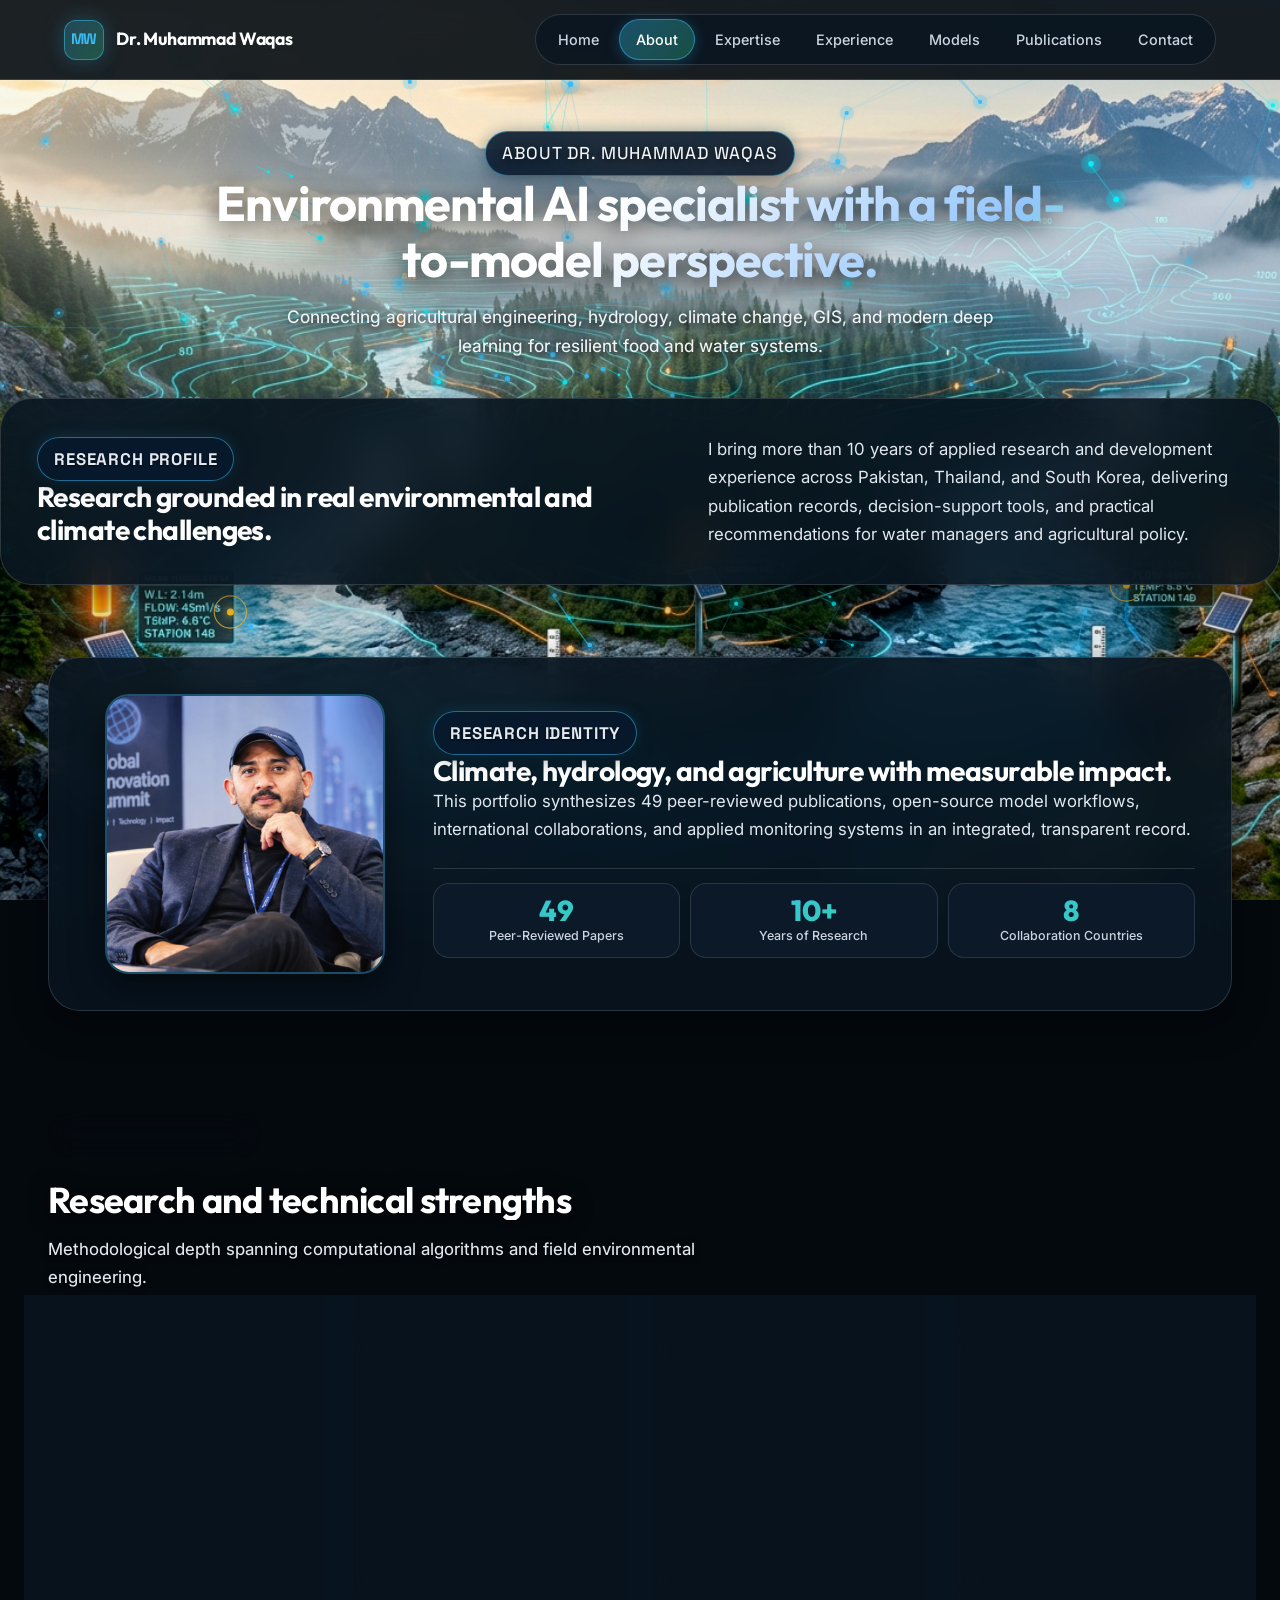
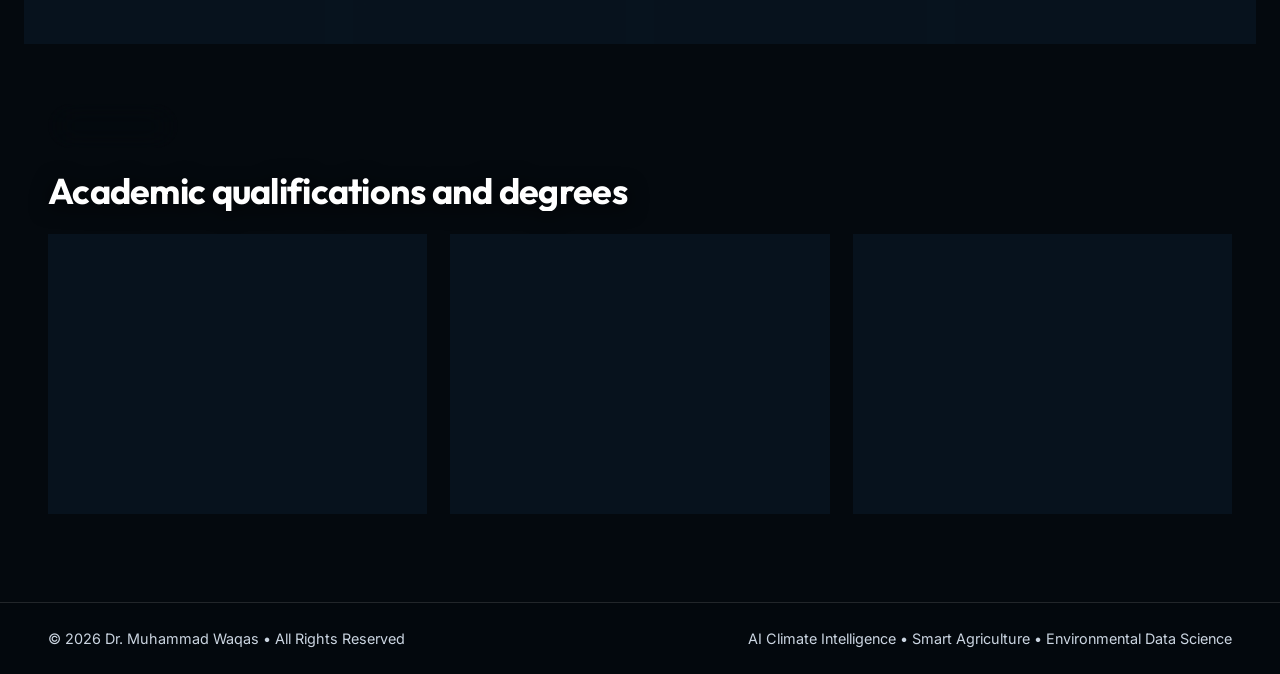
==== commit f81fbae8: "feat: add Top1000 Scholar verified ranking certificate (#109 world, #2 Thailand) and 2025 impact win" ====
--- a/about.html
+++ b/about.html
@@ -126,6 +126,9 @@
             <span>2022 &ndash; 2025</span>
             <h3>Doctorate in Environment, Climate Change, and Sustainability</h3>
             <p>King Mongkut's University of Technology Thonburi, Bangkok, Thailand</p>
+            <p style="margin-top: 8px; font-size: 0.86rem; color: #fde68a;">
+              &#127942; <strong>Top1000 Scholar (2026 Edition):</strong> Certified World Rank <strong>#109</strong> &bull; Thailand Rank <strong>#2</strong> in AI Hydrological Forecasting (2021&ndash;2025 impact window, Thailand Affiliation).
+            </p>
           </article>
           <article>
             <span>2016 &ndash; 2018</span>
--- a/styles.css
+++ b/styles.css
@@ -347,6 +347,7 @@
 }
 
 .hero-badges .status-pill,
+.hero-badges .award-pill,
 .hero-badges .kicker {
   margin-bottom: 0;
 }
@@ -406,6 +407,30 @@
   100% { transform: scale(0.95); box-shadow: 0 0 0 0 rgba(52, 211, 153, 0); }
 }
 
+.award-pill {
+  display: inline-flex;
+  align-items: center;
+  gap: 10px;
+  padding: 8px 18px;
+  border-radius: var(--radius-pill);
+  background: linear-gradient(135deg, rgba(34, 24, 8, 0.92), rgba(14, 28, 44, 0.92));
+  border: 1px solid rgba(251, 191, 36, 0.6);
+  color: #fde68a;
+  font-size: 0.86rem;
+  font-weight: 600;
+  margin-bottom: 22px;
+  backdrop-filter: blur(16px);
+  -webkit-backdrop-filter: blur(16px);
+  box-shadow: 0 4px 18px rgba(0, 0, 0, 0.4), 0 0 16px rgba(245, 158, 11, 0.25);
+  text-shadow: 0 1px 2px rgba(0, 0, 0, 0.8);
+}
+
+.award-crown {
+  font-size: 1.05rem;
+  line-height: 1;
+  filter: drop-shadow(0 0 4px rgba(251, 191, 36, 0.6));
+}
+
 /* -------------------------------------------------------------
    BUTTONS
 ------------------------------------------------------------- */
@@ -689,6 +714,22 @@
   margin-bottom: 4px;
 }
 
+.metric-strip.four-grid {
+  grid-template-columns: repeat(2, 1fr);
+}
+
+.metric.gold-text {
+  background: linear-gradient(135deg, #fde047 0%, #f59e0b 100%);
+  -webkit-background-clip: text;
+  -webkit-text-fill-color: transparent;
+}
+
+.metric.cyan-text {
+  background: linear-gradient(135deg, #7dd3fc 0%, #38bdf8 100%);
+  -webkit-background-clip: text;
+  -webkit-text-fill-color: transparent;
+}
+
 .metric-strip span:last-child {
   font-size: 0.78rem;
   color: #cbd5e1;
@@ -936,6 +977,362 @@
   height: 100%;
   object-fit: cover;
   object-position: top;
+}
+
+/* -------------------------------------------------------------
+   GLOBAL SCHOLARLY RANKING & AWARD SPOTLIGHT
+------------------------------------------------------------- */
+.ranking-section {
+  padding-top: 6px;
+  padding-bottom: 24px;
+}
+
+.ranking-card {
+  position: relative;
+  background: linear-gradient(135deg, rgba(26, 19, 8, 0.95) 0%, rgba(10, 24, 40, 0.95) 45%, rgba(6, 16, 26, 0.97) 100%);
+  backdrop-filter: blur(24px);
+  -webkit-backdrop-filter: blur(24px);
+  border: 1px solid rgba(251, 191, 36, 0.5);
+  border-radius: var(--radius-xl);
+  padding: clamp(32px, 5vw, 48px);
+  box-shadow: 0 24px 70px rgba(0, 0, 0, 0.65), 0 0 45px rgba(245, 158, 11, 0.18), 0 0 30px rgba(56, 189, 248, 0.12);
+  margin-bottom: 40px;
+  display: grid;
+  grid-template-columns: minmax(0, 1.32fr) minmax(320px, 0.98fr);
+  gap: 36px;
+  align-items: center;
+  overflow: hidden;
+}
+
+.ranking-card::before {
+  content: '';
+  position: absolute;
+  top: -40%;
+  left: -20%;
+  width: 140%;
+  height: 140%;
+  background: radial-gradient(circle at 15% 20%, rgba(251, 191, 36, 0.09), transparent 50%),
+              radial-gradient(circle at 85% 80%, rgba(56, 189, 248, 0.08), transparent 50%);
+  pointer-events: none;
+  z-index: 0;
+}
+
+.ranking-content {
+  position: relative;
+  z-index: 1;
+}
+
+.ranking-cert-visual {
+  position: relative;
+  z-index: 1;
+}
+
+.ranking-badge-group {
+  display: flex;
+  flex-wrap: wrap;
+  align-items: center;
+  gap: 10px;
+  margin-bottom: 16px;
+}
+
+.ranking-badge {
+  display: inline-flex;
+  align-items: center;
+  gap: 8px;
+  padding: 7px 18px;
+  border-radius: var(--radius-pill);
+  font-family: var(--font-mono);
+  font-size: 0.84rem;
+  font-weight: 700;
+  letter-spacing: 0.03em;
+  text-shadow: 0 1px 2px rgba(0, 0, 0, 0.8);
+}
+
+.ranking-badge.gold {
+  background: linear-gradient(135deg, rgba(50, 36, 12, 0.92), rgba(30, 22, 8, 0.92));
+  border: 1px solid rgba(251, 191, 36, 0.65);
+  color: #fde68a;
+  box-shadow: 0 4px 18px rgba(0, 0, 0, 0.4), 0 0 16px rgba(245, 158, 11, 0.25);
+}
+
+.ranking-crown {
+  font-size: 1.05rem;
+  line-height: 1;
+  filter: drop-shadow(0 0 4px rgba(251, 191, 36, 0.7));
+}
+
+.ranking-sub-badge {
+  display: inline-flex;
+  align-items: center;
+  gap: 6px;
+  padding: 6px 14px;
+  border-radius: var(--radius-pill);
+  background: rgba(14, 30, 48, 0.85);
+  border: 1px solid rgba(56, 189, 248, 0.4);
+  color: #7dd3fc;
+  font-family: var(--font-mono);
+  font-size: 0.78rem;
+  font-weight: 600;
+}
+
+.ranking-title {
+  font-size: clamp(1.6rem, 2.5vw, 2.3rem);
+  line-height: 1.2;
+  margin-bottom: 8px;
+  color: #ffffff;
+  font-family: var(--font-heading);
+}
+
+.rank-highlight.gold {
+  background: linear-gradient(135deg, #fbbf24 0%, #f59e0b 60%, #fef08a 100%);
+  -webkit-background-clip: text;
+  -webkit-text-fill-color: transparent;
+  font-weight: 900;
+}
+
+.rank-highlight.cyan {
+  background: linear-gradient(135deg, #38bdf8 0%, #00f2fe 100%);
+  -webkit-background-clip: text;
+  -webkit-text-fill-color: transparent;
+  font-weight: 900;
+}
+
+.ranking-field {
+  font-size: 1.05rem;
+  color: #e2e8f0;
+  margin-bottom: 18px;
+}
+
+.ranking-field strong {
+  color: #7dd3fc;
+}
+
+.ranking-affiliation-callout {
+  display: flex;
+  gap: 14px;
+  padding: 14px 18px;
+  border-radius: var(--radius-md);
+  background: rgba(16, 32, 48, 0.8);
+  border: 1px solid rgba(56, 189, 248, 0.35);
+  margin-bottom: 22px;
+  box-shadow: inset 0 1px 0 rgba(255, 255, 255, 0.06);
+}
+
+.callout-icon {
+  font-size: 1.5rem;
+  line-height: 1.2;
+  flex-shrink: 0;
+}
+
+.callout-text strong {
+  display: block;
+  font-size: 0.92rem;
+  color: #fde68a;
+  margin-bottom: 4px;
+  font-family: var(--font-heading);
+}
+
+.callout-text p {
+  margin: 0;
+  font-size: 0.88rem;
+  line-height: 1.55;
+  color: #cbd5e1;
+}
+
+.ranking-metrics-grid {
+  display: grid;
+  grid-template-columns: repeat(3, 1fr);
+  gap: 12px;
+  margin-bottom: 24px;
+}
+
+.ranking-metric-box {
+  background: rgba(12, 24, 38, 0.85);
+  border: 1px solid rgba(255, 255, 255, 0.12);
+  border-radius: var(--radius-md);
+  padding: 12px 14px;
+  text-align: center;
+  transition: var(--transition);
+}
+
+.ranking-metric-box:hover {
+  background: rgba(18, 36, 58, 0.95);
+  border-color: rgba(251, 191, 36, 0.45);
+  transform: translateY(-2px);
+}
+
+.ranking-metric-box .metric-label {
+  display: block;
+  font-family: var(--font-mono);
+  font-size: 0.74rem;
+  text-transform: uppercase;
+  letter-spacing: 0.04em;
+  color: #94a3b8;
+  margin-bottom: 4px;
+}
+
+.ranking-metric-box .metric-val {
+  display: block;
+  font-family: var(--font-heading);
+  font-size: 1.65rem;
+  font-weight: 800;
+  line-height: 1.1;
+  color: #ffffff;
+  margin-bottom: 2px;
+}
+
+.ranking-metric-box .metric-val.gold {
+  background: linear-gradient(135deg, #fde047 0%, #f59e0b 100%);
+  -webkit-background-clip: text;
+  -webkit-text-fill-color: transparent;
+}
+
+.ranking-metric-box .metric-val.cyan {
+  background: linear-gradient(135deg, #7dd3fc 0%, #38bdf8 100%);
+  -webkit-background-clip: text;
+  -webkit-text-fill-color: transparent;
+}
+
+.ranking-metric-box .metric-val.emerald {
+  background: linear-gradient(135deg, #86efac 0%, #34d399 100%);
+  -webkit-background-clip: text;
+  -webkit-text-fill-color: transparent;
+}
+
+.ranking-metric-box .metric-sub {
+  display: block;
+  font-size: 0.72rem;
+  color: #94a3b8;
+}
+
+.ranking-actions {
+  display: flex;
+  flex-wrap: wrap;
+  gap: 12px;
+  align-items: center;
+  margin-bottom: 18px;
+}
+
+.ranking-btn {
+  padding: 11px 22px;
+  font-size: 0.92rem;
+}
+
+.ranking-btn.primary {
+  background: linear-gradient(135deg, #fbbf24 0%, #d97706 100%);
+  color: #04090e;
+  border: none;
+  font-weight: 700;
+  box-shadow: 0 8px 25px rgba(245, 158, 11, 0.4);
+}
+
+.ranking-btn.primary:hover {
+  transform: translateY(-2px);
+  box-shadow: 0 12px 32px rgba(245, 158, 11, 0.55);
+  filter: brightness(1.1);
+}
+
+.link-btn {
+  text-decoration: none;
+  font-family: var(--font-mono);
+  font-size: 0.8rem;
+  color: #94a3b8;
+  border-color: rgba(255, 255, 255, 0.15);
+}
+
+.link-btn:hover {
+  color: #38bdf8;
+  border-color: var(--cyan);
+}
+
+.ranking-cert-id {
+  display: flex;
+  flex-wrap: wrap;
+  align-items: center;
+  gap: 8px;
+  font-family: var(--font-mono);
+  font-size: 0.76rem;
+  color: #94a3b8;
+}
+
+.ranking-cert-id code {
+  color: #fde68a;
+  background: rgba(0, 0, 0, 0.45);
+  padding: 2px 7px;
+  border-radius: 4px;
+  border: 1px solid rgba(251, 191, 36, 0.28);
+}
+
+.ranking-cert-visual .cert-link {
+  display: block;
+  text-decoration: none;
+  position: relative;
+  outline: none;
+}
+
+.cert-frame {
+  position: relative;
+  border-radius: var(--radius-lg);
+  overflow: hidden;
+  border: 2px solid rgba(251, 191, 36, 0.55);
+  box-shadow: 0 16px 48px rgba(0, 0, 0, 0.65), 0 0 35px rgba(245, 158, 11, 0.25);
+  background: #ffffff;
+  transition: transform 0.35s cubic-bezier(0.16, 1, 0.3, 1), box-shadow 0.35s ease, border-color 0.35s ease;
+}
+
+.cert-frame:hover {
+  transform: translateY(-4px) scale(1.015);
+  border-color: #fbbf24;
+  box-shadow: 0 24px 60px rgba(0, 0, 0, 0.75), 0 0 50px rgba(245, 158, 11, 0.42);
+}
+
+.cert-frame img {
+  width: 100%;
+  height: auto;
+  display: block;
+  vertical-align: middle;
+}
+
+.cert-hover-overlay {
+  position: absolute;
+  inset: 0;
+  background: rgba(4, 9, 14, 0.65);
+  backdrop-filter: blur(4px);
+  display: flex;
+  align-items: center;
+  justify-content: center;
+  opacity: 0;
+  transition: opacity 0.25s ease;
+}
+
+.cert-hover-overlay span {
+  background: rgba(14, 28, 44, 0.95);
+  border: 1px solid rgba(251, 191, 36, 0.75);
+  color: #fde68a;
+  padding: 10px 22px;
+  border-radius: var(--radius-pill);
+  font-family: var(--font-heading);
+  font-size: 0.92rem;
+  font-weight: 700;
+  box-shadow: 0 8px 24px rgba(0, 0, 0, 0.6), 0 0 20px rgba(245, 158, 11, 0.35);
+  transform: translateY(6px);
+  transition: transform 0.25s ease;
+}
+
+.cert-frame:hover .cert-hover-overlay {
+  opacity: 1;
+}
+
+.cert-frame:hover .cert-hover-overlay span {
+  transform: translateY(0);
+}
+
+.cert-caption {
+  margin-top: 12px;
+  text-align: center;
+  font-family: var(--font-mono);
+  font-size: 0.78rem;
+  color: #94a3b8;
 }
 
 /* -------------------------------------------------------------
@@ -1619,6 +2016,9 @@
     grid-template-columns: 1fr;
   }
   .spotlight-card {
+    grid-template-columns: 1fr;
+  }
+  .ranking-card {
     grid-template-columns: 1fr;
   }
   .contact-page {
@@ -1659,4 +2059,24 @@
   .metric-strip {
     grid-template-columns: repeat(3, 1fr);
   }
-}
+  .ranking-metrics-grid {
+    grid-template-columns: repeat(2, 1fr);
+  }
+  .ranking-cert-id {
+    flex-direction: column;
+    align-items: flex-start;
+  }
+}
+
+@media (max-width: 520px) {
+  .ranking-metrics-grid {
+    grid-template-columns: 1fr;
+  }
+  .ranking-actions {
+    flex-direction: column;
+    align-items: stretch;
+  }
+  .ranking-btn {
+    text-align: center;
+  }
+}
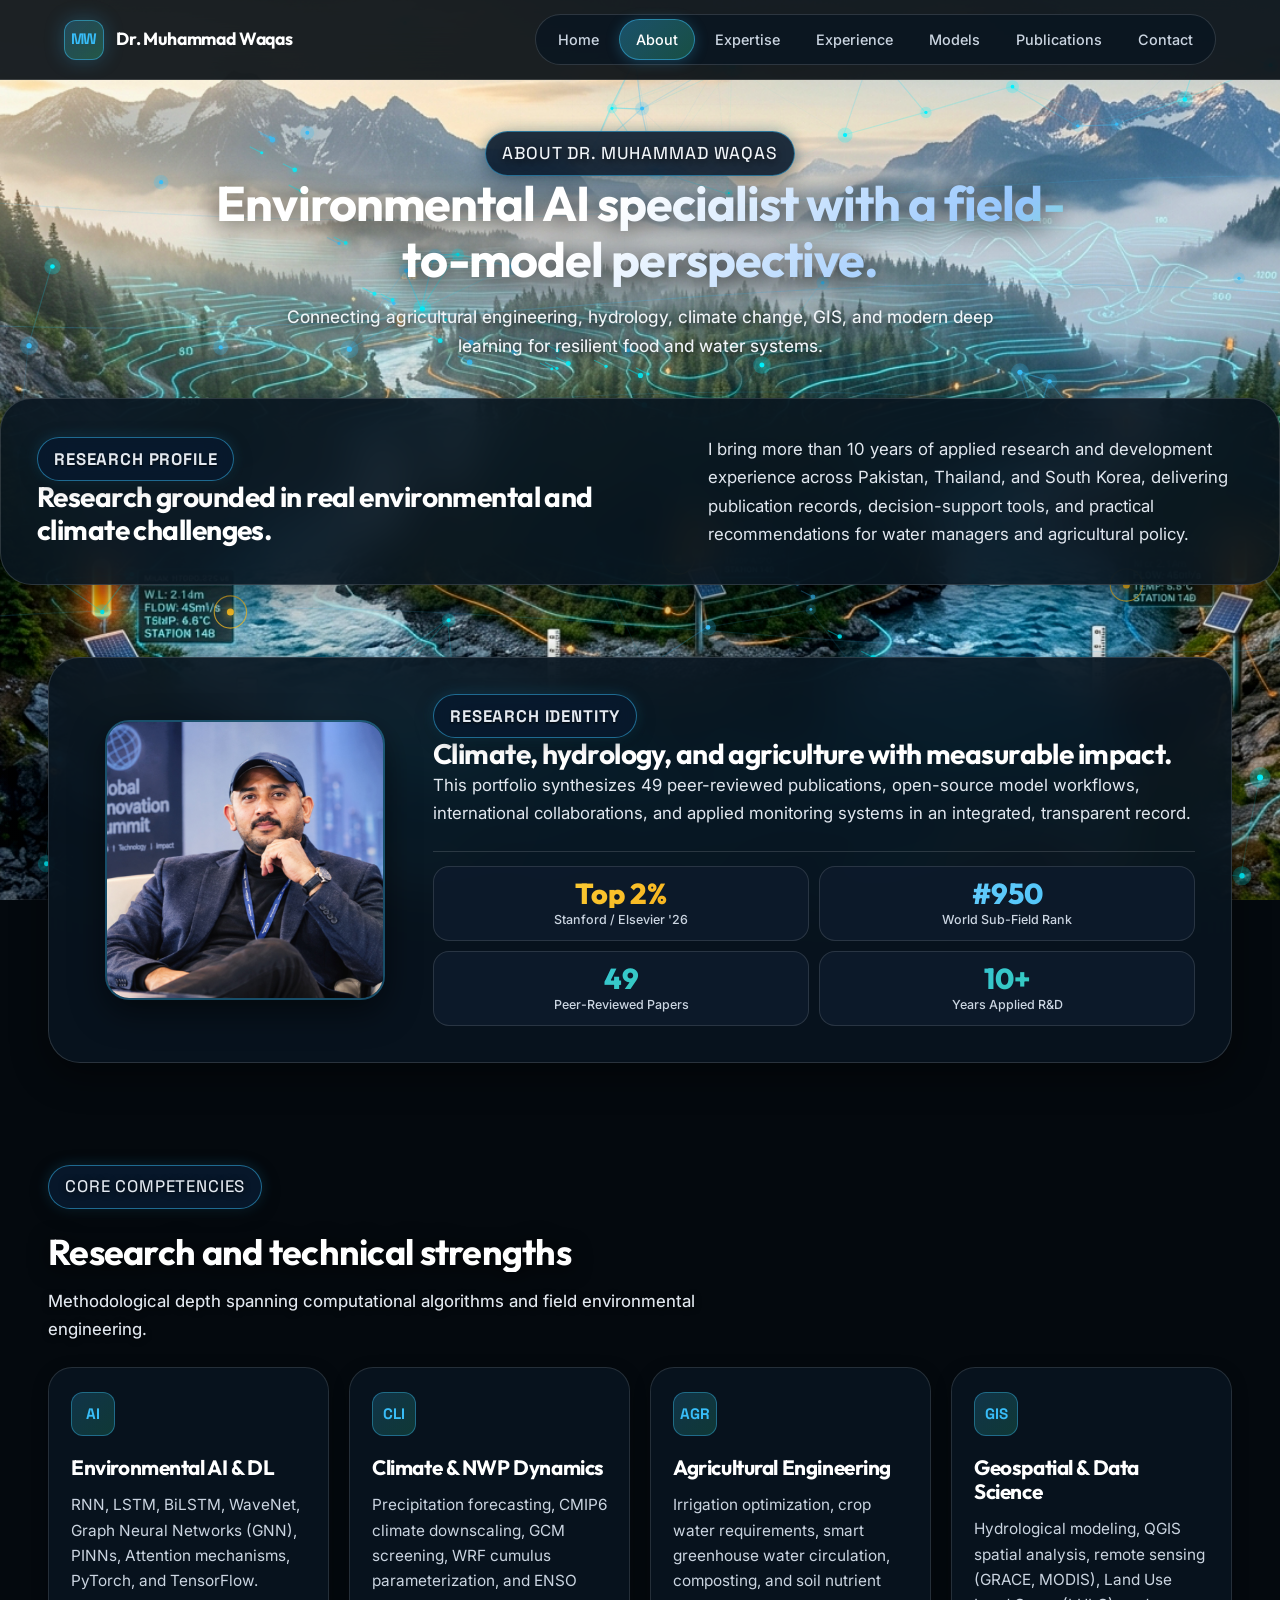
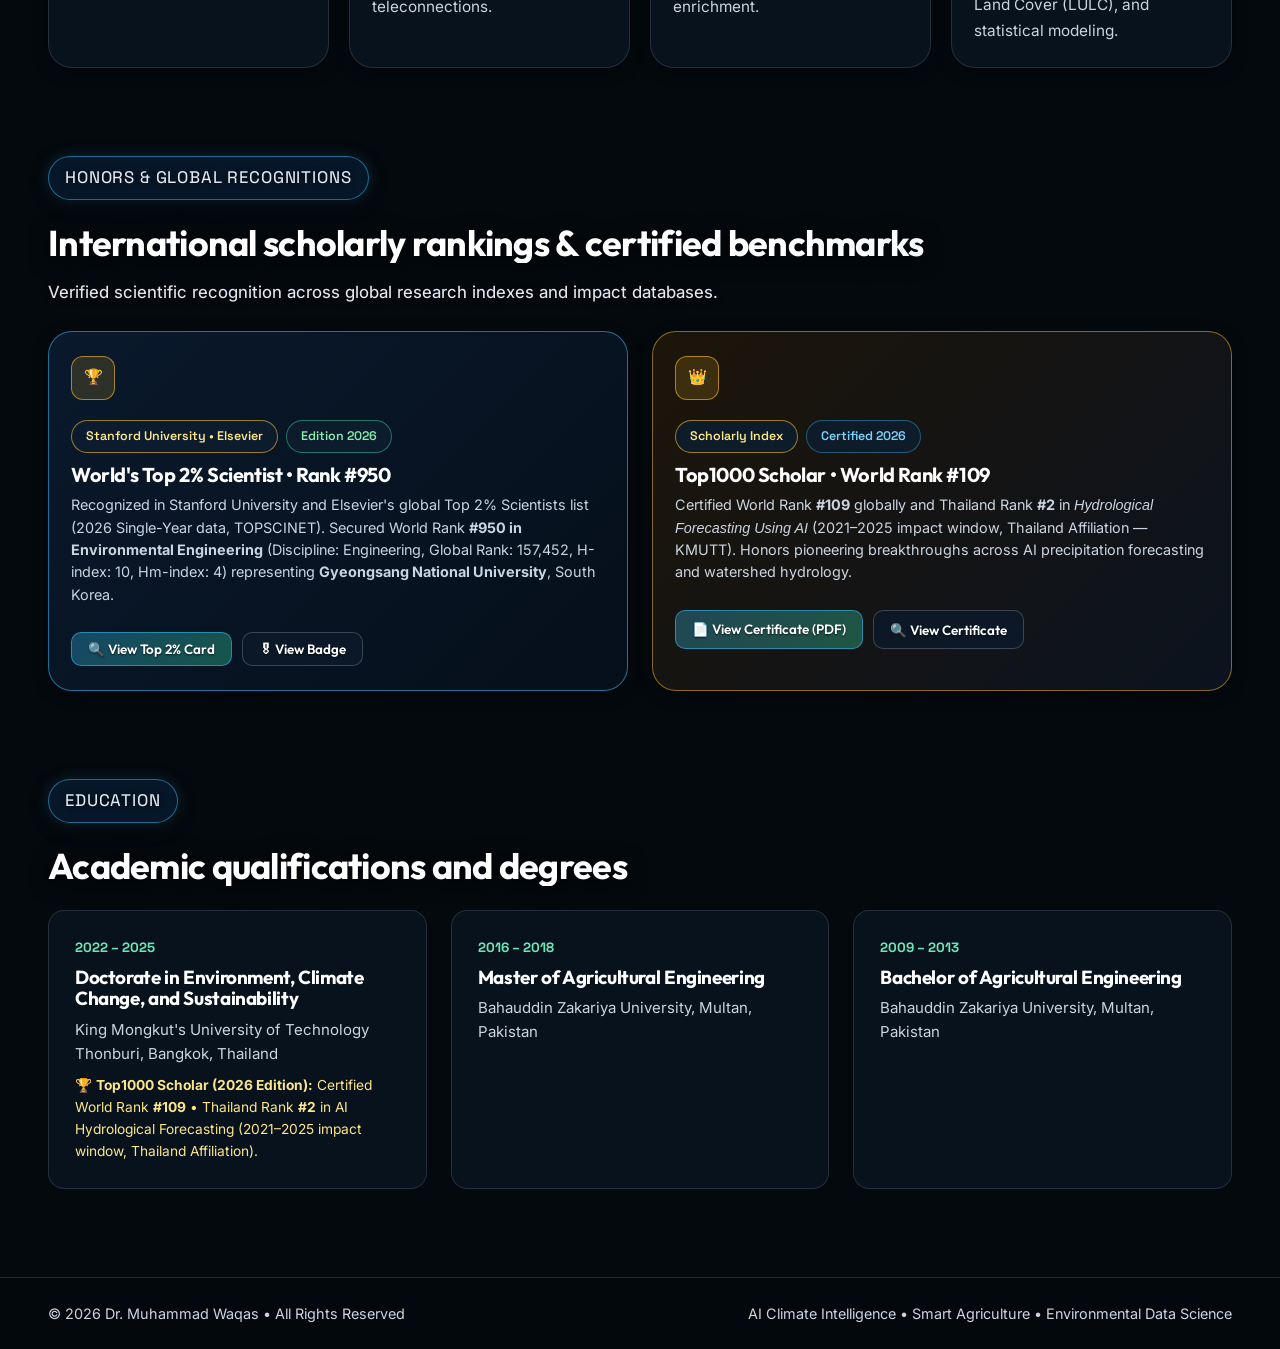
==== commit 9bbded17: "chore: auto-sync portfolio assets and updates" ====
--- a/about.html
+++ b/about.html
@@ -3,8 +3,12 @@
   <head>
     <meta charset="utf-8">
     <meta name="viewport" content="width=device-width, initial-scale=1">
-    <title>About | Dr. Muhammad Waqas</title>
-    <link rel="stylesheet" href="styles.css?v=20260925-v10">
+    <meta
+      name="description"
+      content="About Dr. Muhammad Waqas - World's Top 2% Scientist (Stanford University & Elsevier 2026, Rank #950 in Environmental Engineering) & Top1000 Scholar (#109 World Rank in AI Hydrological Forecasting). Senior Researcher at Gyeongsang National University."
+    >
+    <title>About | Dr. Muhammad Waqas &bull; World's Top 2% Scientist</title>
+    <link rel="stylesheet" href="styles.css?v=20261008-v1">
     <script src="background-animation.js?v=20260925-v10" defer></script>
     <script src="publications.js?v=20260925-v10" defer></script>
     <script src="analytics.js?v=20260813" defer></script>
@@ -68,18 +72,22 @@
               This portfolio synthesizes <span data-publication-count>49</span> peer-reviewed publications, open-source model workflows,
               international collaborations, and applied monitoring systems in an integrated, transparent record.
             </p>
-            <div class="metric-strip">
+            <div class="metric-strip four-grid">
+              <div>
+                <span class="metric gold-text">Top 2%</span>
+                <span>Stanford / Elsevier '26</span>
+              </div>
+              <div>
+                <span class="metric cyan-text">#950</span>
+                <span>World Sub-Field Rank</span>
+              </div>
               <div>
                 <span class="metric" data-publication-count>49</span>
                 <span>Peer-Reviewed Papers</span>
               </div>
               <div>
                 <span class="metric">10+</span>
-                <span>Years of Research</span>
-              </div>
-              <div>
-                <span class="metric">8</span>
-                <span>Collaboration Countries</span>
+                <span>Years Applied R&amp;D</span>
               </div>
             </div>
           </div>
@@ -112,6 +120,58 @@
             <span class="solution-icon">GIS</span>
             <h3>Geospatial &amp; Data Science</h3>
             <p>Hydrological modeling, QGIS spatial analysis, remote sensing (GRACE, MODIS), Land Use Land Cover (LULC), and statistical modeling.</p>
+          </article>
+        </div>
+      </section>
+
+      <section class="section">
+        <div class="section-heading">
+          <p class="section-label">Honors &amp; Global Recognitions</p>
+          <h2>International scholarly rankings &amp; certified benchmarks</h2>
+          <p>Verified scientific recognition across global research indexes and impact databases.</p>
+        </div>
+        <div class="feature-grid" style="grid-template-columns: repeat(auto-fit, minmax(320px, 1fr)); gap: 24px;">
+          <article class="bento-card" style="border: 1px solid rgba(56, 189, 248, 0.55); background: linear-gradient(135deg, rgba(10, 26, 46, 0.95), rgba(6, 16, 28, 0.95));">
+            <span class="solution-icon" style="background: rgba(251, 191, 36, 0.15); border-color: rgba(251, 191, 36, 0.6);">&#127942;</span>
+            <div style="display: flex; gap: 8px; flex-wrap: wrap; margin-bottom: 10px;">
+              <span class="ranking-sub-badge" style="border-color: rgba(251, 191, 36, 0.6); color: #fde68a;">Stanford University &bull; Elsevier</span>
+              <span class="ranking-sub-badge" style="border-color: rgba(52, 211, 153, 0.5); color: #86efac;">Edition 2026</span>
+            </div>
+            <h3 style="color: #ffffff; font-size: 1.25rem; margin-bottom: 8px;">World's Top 2% Scientist &bull; Rank #950</h3>
+            <p style="margin-bottom: 12px; color: #cbd5e1; font-size: 0.9rem; line-height: 1.55;">
+              Recognized in Stanford University and Elsevier's global Top 2% Scientists list (2026 Single-Year data, TOPSCINET). 
+              Secured World Rank <strong>#950 in Environmental Engineering</strong> (Discipline: Engineering, Global Rank: 157,452, H-index: 10, Hm-index: 4) 
+              representing <strong>Gyeongsang National University</strong>, South Korea.
+            </p>
+            <div style="display: flex; gap: 10px; flex-wrap: wrap; margin-top: 14px;">
+              <button class="mini-button strong" onclick="openLightbox('top-2-percent-scientist-stanford-elsevier.png', 'Stanford University &amp; Elsevier World\'s Top 2% Scientists - Dr. Muhammad Waqas (2026)')" style="cursor: pointer;">
+                &#128269; View Top 2% Card
+              </button>
+              <button class="mini-button" onclick="openLightbox('top-2-percent-scientist-badge.png', 'World\'s Top 2% Scientist Badge - Dr. Muhammad Waqas')" style="cursor: pointer;">
+                &#127894; View Badge
+              </button>
+            </div>
+          </article>
+
+          <article class="bento-card" style="border: 1px solid rgba(251, 191, 36, 0.5); background: linear-gradient(135deg, rgba(30, 22, 10, 0.95), rgba(12, 20, 32, 0.95));">
+            <span class="solution-icon" style="background: rgba(251, 191, 36, 0.15); border-color: rgba(251, 191, 36, 0.6);">&#128081;</span>
+            <div style="display: flex; gap: 8px; flex-wrap: wrap; margin-bottom: 10px;">
+              <span class="ranking-sub-badge" style="border-color: rgba(251, 191, 36, 0.6); color: #fde68a;">Scholarly Index</span>
+              <span class="ranking-sub-badge">Certified 2026</span>
+            </div>
+            <h3 style="color: #ffffff; font-size: 1.25rem; margin-bottom: 8px;">Top1000 Scholar &bull; World Rank #109</h3>
+            <p style="margin-bottom: 12px; color: #cbd5e1; font-size: 0.9rem; line-height: 1.55;">
+              Certified World Rank <strong>#109</strong> globally and Thailand Rank <strong>#2</strong> in <em>Hydrological Forecasting Using AI</em> 
+              (2021&ndash;2025 impact window, Thailand Affiliation &mdash; KMUTT). Honors pioneering breakthroughs across AI precipitation forecasting and watershed hydrology.
+            </p>
+            <div style="display: flex; gap: 10px; flex-wrap: wrap; margin-top: 14px;">
+              <a class="mini-button strong" href="top1000-scholar-ranking-certificate.pdf" target="_blank" rel="noopener">
+                &#128196; View Certificate (PDF)
+              </a>
+              <button class="mini-button" onclick="openLightbox('top1000-scholar-ranking-certificate.jpg', 'Scholarly Index Verified Ranking Certificate - Dr. Muhammad Waqas')" style="cursor: pointer;">
+                &#128269; View Certificate
+              </button>
+            </div>
           </article>
         </div>
       </section>
@@ -148,5 +208,41 @@
       <span>&copy; 2026 Dr. Muhammad Waqas &bull; All Rights Reserved</span>
       <span>AI Climate Intelligence &bull; Smart Agriculture &bull; Environmental Data Science</span>
     </footer>
+
+    <!-- Interactive Lightbox Modal for Certificate & Media -->
+    <div id="lightbox" class="lightbox-modal" onclick="closeLightbox(event)" aria-hidden="true">
+      <div class="lightbox-content">
+        <button class="lightbox-close" onclick="closeLightbox(event)" aria-label="Close certificate viewer">&times;</button>
+        <img id="lightbox-img" src="" alt="Enlarged certificate preview">
+      </div>
+    </div>
+
+    <script>
+      function openLightbox(src, alt) {
+        const modal = document.getElementById('lightbox');
+        const img = document.getElementById('lightbox-img');
+        img.src = src;
+        img.alt = alt;
+        modal.classList.add('active');
+        modal.setAttribute('aria-hidden', 'false');
+        document.body.style.overflow = 'hidden';
+      }
+      function closeLightbox(e) {
+        if (!e || e.target.id === 'lightbox' || e.target.classList.contains('lightbox-close')) {
+          const modal = document.getElementById('lightbox');
+          modal.classList.remove('active');
+          modal.setAttribute('aria-hidden', 'true');
+          document.body.style.overflow = 'auto';
+        }
+      }
+      document.addEventListener('keydown', function (e) {
+        if (e.key === 'Escape') {
+          const modal = document.getElementById('lightbox');
+          if (modal && modal.classList.contains('active')) {
+            closeLightbox();
+          }
+        }
+      });
+    </script>
   </body>
 </html>
--- a/styles.css
+++ b/styles.css
@@ -425,6 +425,17 @@
   text-shadow: 0 1px 2px rgba(0, 0, 0, 0.8);
 }
 
+.award-pill.stanford-pill {
+  background: linear-gradient(135deg, rgba(14, 32, 60, 0.95), rgba(36, 26, 10, 0.95));
+  border: 1px solid rgba(56, 189, 248, 0.75);
+  box-shadow: 0 4px 18px rgba(0, 0, 0, 0.45), 0 0 18px rgba(56, 189, 248, 0.3);
+  color: #bae6fd;
+}
+
+.award-pill.stanford-pill strong {
+  color: #fde68a;
+}
+
 .award-crown {
   font-size: 1.05rem;
   line-height: 1;
@@ -1017,6 +1028,17 @@
   z-index: 0;
 }
 
+.ranking-card.stanford-card {
+  background: linear-gradient(135deg, rgba(8, 24, 46, 0.96) 0%, rgba(6, 16, 30, 0.96) 48%, rgba(28, 20, 8, 0.96) 100%);
+  border: 1px solid rgba(56, 189, 248, 0.55);
+  box-shadow: 0 24px 70px rgba(0, 0, 0, 0.65), 0 0 45px rgba(56, 189, 248, 0.22), 0 0 30px rgba(251, 191, 36, 0.16);
+}
+
+.ranking-card.stanford-card::before {
+  background: radial-gradient(circle at 15% 20%, rgba(56, 189, 248, 0.14), transparent 50%),
+              radial-gradient(circle at 85% 80%, rgba(251, 191, 36, 0.12), transparent 50%);
+}
+
 .ranking-content {
   position: relative;
   z-index: 1;
@@ -1053,6 +1075,13 @@
   border: 1px solid rgba(251, 191, 36, 0.65);
   color: #fde68a;
   box-shadow: 0 4px 18px rgba(0, 0, 0, 0.4), 0 0 16px rgba(245, 158, 11, 0.25);
+}
+
+.ranking-badge.stanford-gold {
+  background: linear-gradient(135deg, rgba(14, 38, 66, 0.95), rgba(38, 28, 10, 0.95));
+  border: 1px solid rgba(251, 191, 36, 0.75);
+  color: #fde68a;
+  box-shadow: 0 4px 18px rgba(0, 0, 0, 0.45), 0 0 18px rgba(56, 189, 248, 0.35);
 }
 
 .ranking-crown {
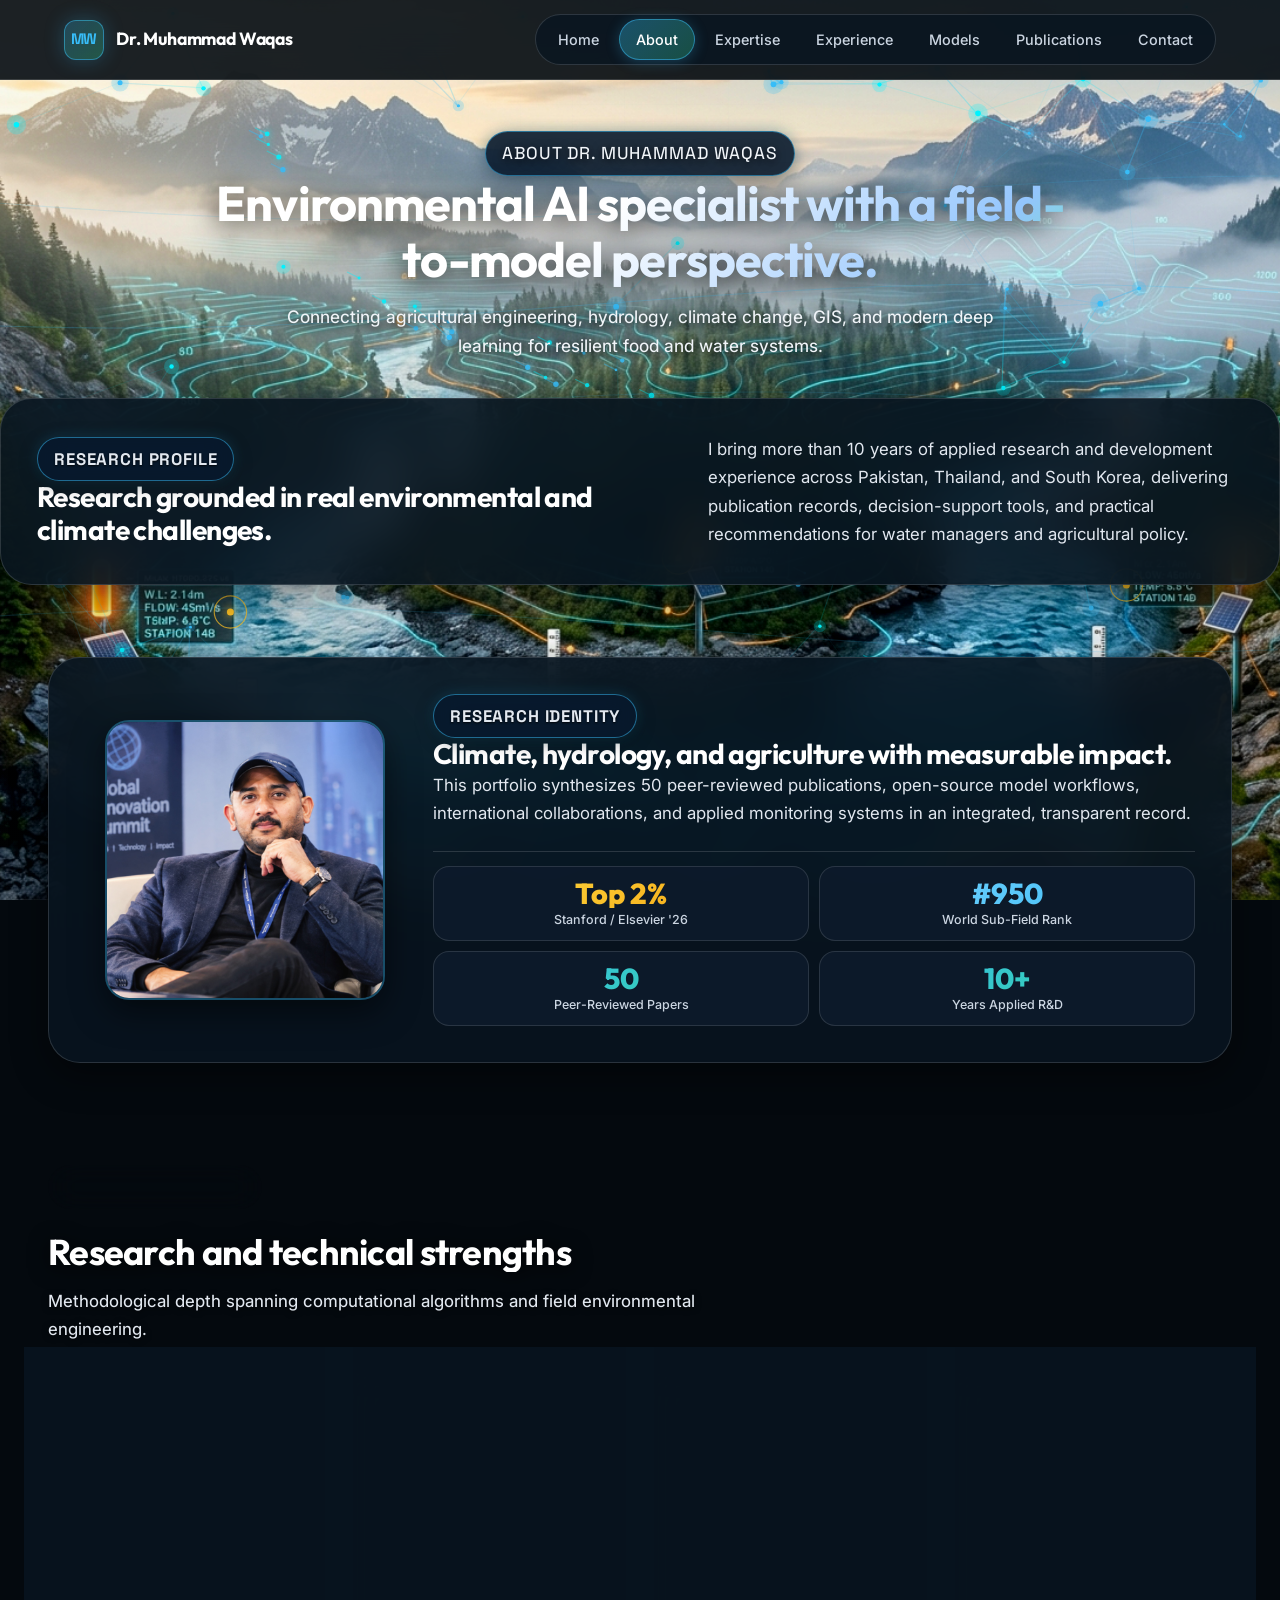
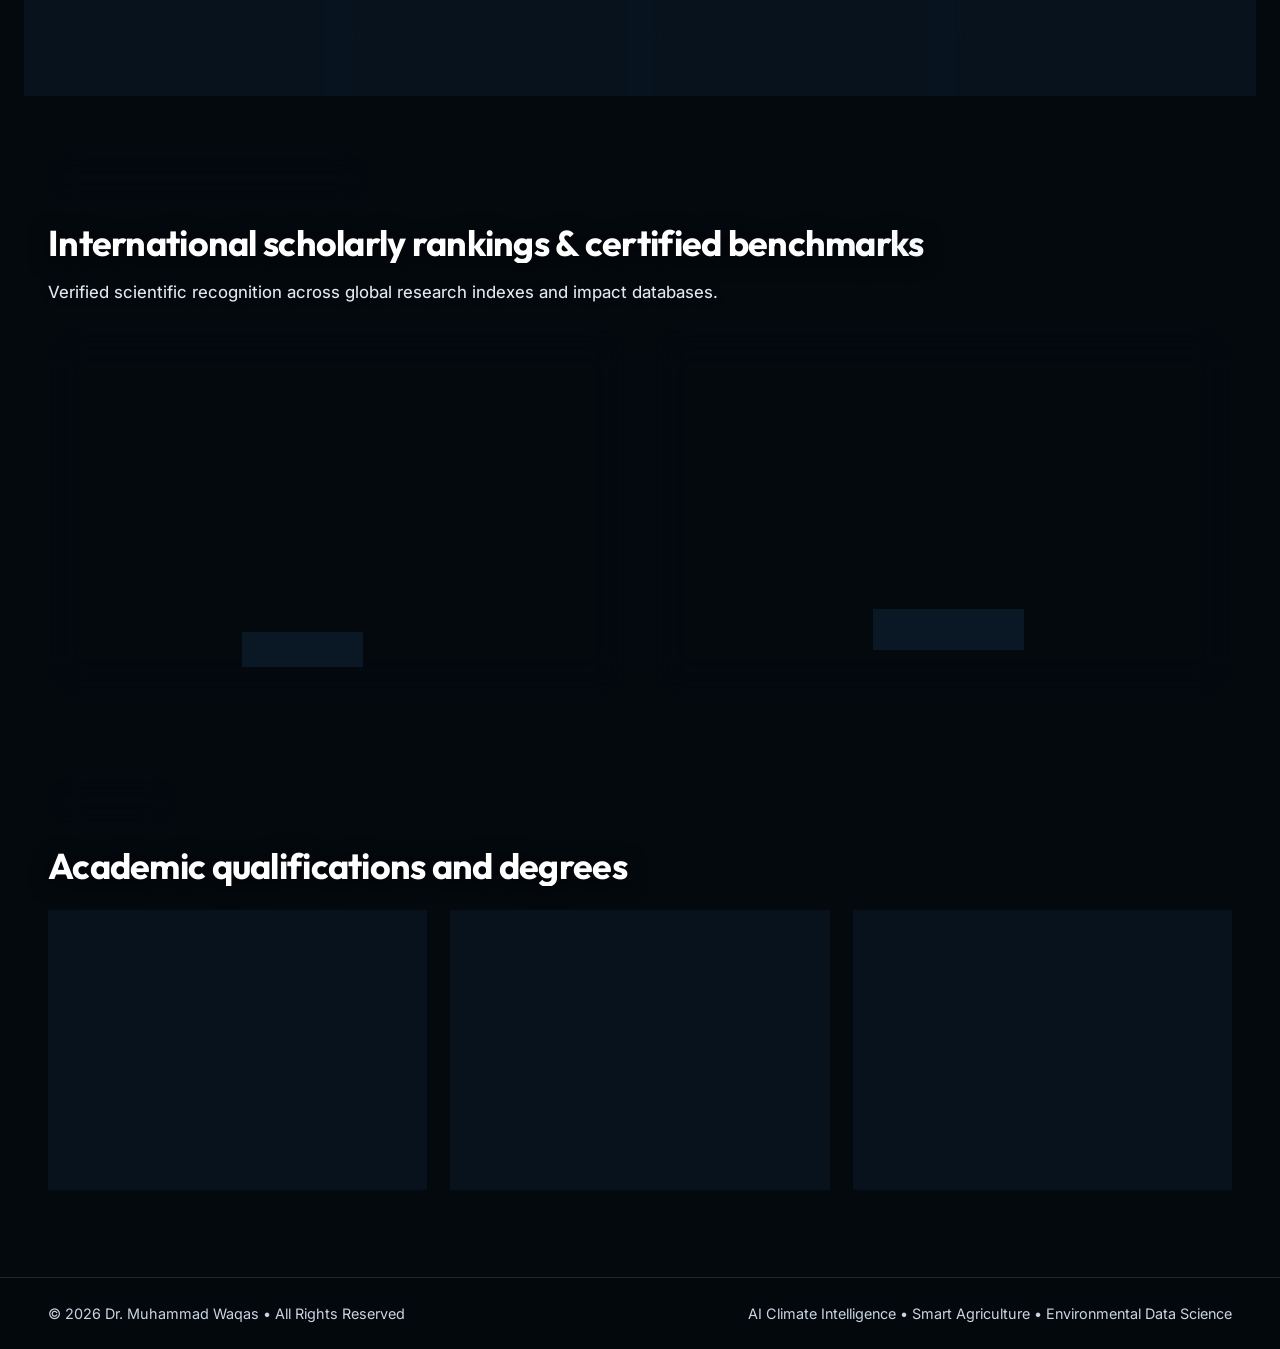
==== commit 9534fc8d: "feat: add Jinyang Lake cyanobacterial bloom-risk publication (Technologies 2026, 14, 725)" ====
--- a/about.html
+++ b/about.html
@@ -10,7 +10,7 @@
     <title>About | Dr. Muhammad Waqas &bull; World's Top 2% Scientist</title>
     <link rel="stylesheet" href="styles.css?v=20261008-v1">
     <script src="background-animation.js?v=20260925-v10" defer></script>
-    <script src="publications.js?v=20260925-v10" defer></script>
+    <script src="publications.js?v=20261105-v1" defer></script>
     <script src="analytics.js?v=20260813" defer></script>
   </head>
   <body data-page="about">
@@ -69,7 +69,7 @@
             <p class="section-label">Research Identity</p>
             <h2>Climate, hydrology, and agriculture with measurable impact.</h2>
             <p style="margin-bottom: 24px;">
-              This portfolio synthesizes <span data-publication-count>49</span> peer-reviewed publications, open-source model workflows,
+              This portfolio synthesizes <span data-publication-count>50</span> peer-reviewed publications, open-source model workflows,
               international collaborations, and applied monitoring systems in an integrated, transparent record.
             </p>
             <div class="metric-strip four-grid">
@@ -82,7 +82,7 @@
                 <span>World Sub-Field Rank</span>
               </div>
               <div>
-                <span class="metric" data-publication-count>49</span>
+                <span class="metric" data-publication-count>50</span>
                 <span>Peer-Reviewed Papers</span>
               </div>
               <div>
